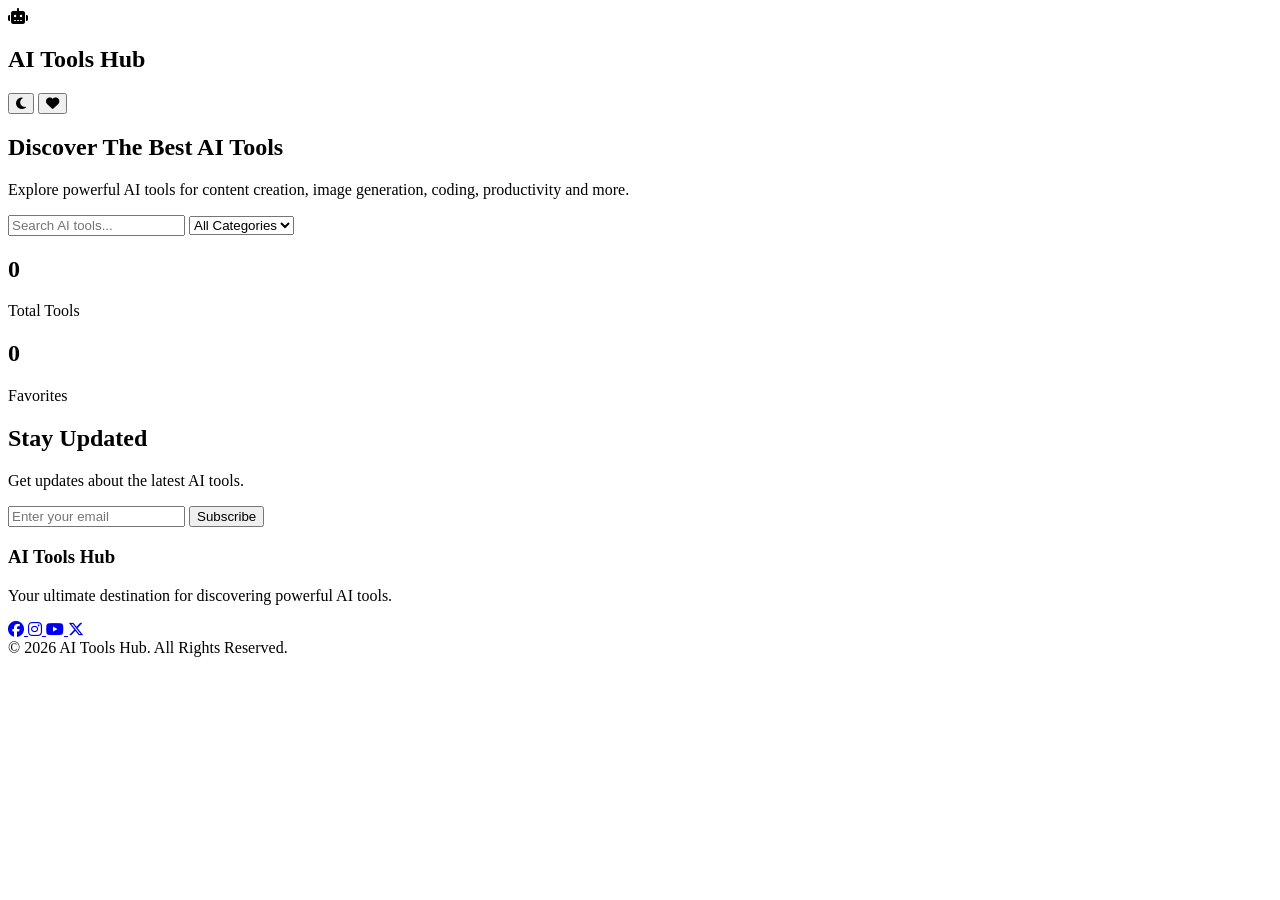
==== index.html @ c52c27ad "Add index.html" ====
<!DOCTYPE html>
<html lang="en">
<head>
    <meta charset="UTF-8">
    <meta name="viewport" content="width=device-width, initial-scale=1.0">

    <title>AI Tools Hub</title>

    <meta name="description" content="Discover the best AI tools for Chat, Image Generation, Video Creation, Productivity and more.">

    <link rel="stylesheet" href="style.css">

    <!-- Font Awesome -->
    <link rel="stylesheet"
        href="https://cdnjs.cloudflare.com/ajax/libs/font-awesome/6.5.1/css/all.min.css">

    <!-- Google Font -->
    <link href="https://fonts.googleapis.com/css2?family=Poppins:wght@300;400;500;600;700&display=swap"
        rel="stylesheet">
</head>

<body>

    <!-- Header -->
    <header class="header">

        <div class="logo">
            <i class="fa-solid fa-robot"></i>
            <h2>AI Tools Hub</h2>
        </div>

        <div class="header-actions">

            <button id="darkModeBtn" class="icon-btn">
                <i class="fa-solid fa-moon"></i>
            </button>

            <button id="favoritesBtn" class="icon-btn">
                <i class="fa-solid fa-heart"></i>
            </button>

        </div>

    </header>

    <!-- Hero Section -->
    <section class="hero">

        <h1>Discover The Best AI Tools</h1>

        <p>
            Explore powerful AI tools for content creation,
            image generation, coding, productivity and more.
        </p>

    </section>

    <!-- Search Area -->
    <section class="search-section">

        <input
            type="text"
            id="searchInput"
            placeholder="Search AI tools..."
        >

        <select id="categoryFilter">

            <option value="all">All Categories</option>

            <option value="Chat">Chat AI</option>

            <option value="Image">Image AI</option>

            <option value="Video">Video AI</option>

            <option value="Coding">Coding AI</option>

            <option value="Design">Design AI</option>

            <option value="Productivity">Productivity</option>

        </select>

    </section>

    <!-- Stats -->
    <section class="stats">

        <div class="stat-card">
            <h2 id="toolCount">0</h2>
            <p>Total Tools</p>
        </div>

        <div class="stat-card">
            <h2 id="favoriteCount">0</h2>
            <p>Favorites</p>
        </div>

    </section>

    <!-- Tools Grid -->
    <main>

        <section id="toolsContainer" class="tools-grid">

            <!-- JavaScript will generate cards here -->

        </section>

    </main>

    <!-- Newsletter -->
    <section class="newsletter">

        <h2>Stay Updated</h2>

        <p>
            Get updates about the latest AI tools.
        </p>

        <form>

            <input
                type="email"
                placeholder="Enter your email"
            >

            <button type="submit">
                Subscribe
            </button>

        </form>

    </section>

    <!-- Footer -->
    <footer>

        <div class="footer-content">

            <h3>AI Tools Hub</h3>

            <p>
                Your ultimate destination for discovering
                powerful AI tools.
            </p>

            <div class="social-links">

                <a href="#">
                    <i class="fab fa-facebook"></i>
                </a>

                <a href="#">
                    <i class="fab fa-instagram"></i>
                </a>

                <a href="#">
                    <i class="fab fa-youtube"></i>
                </a>

                <a href="#">
                    <i class="fab fa-x-twitter"></i>
                </a>

            </div>

        </div>

        <div class="copyright">
            © 2026 AI Tools Hub. All Rights Reserved.
        </div>

    </footer>

    <script src="script.js"></script>

</body>
</html>
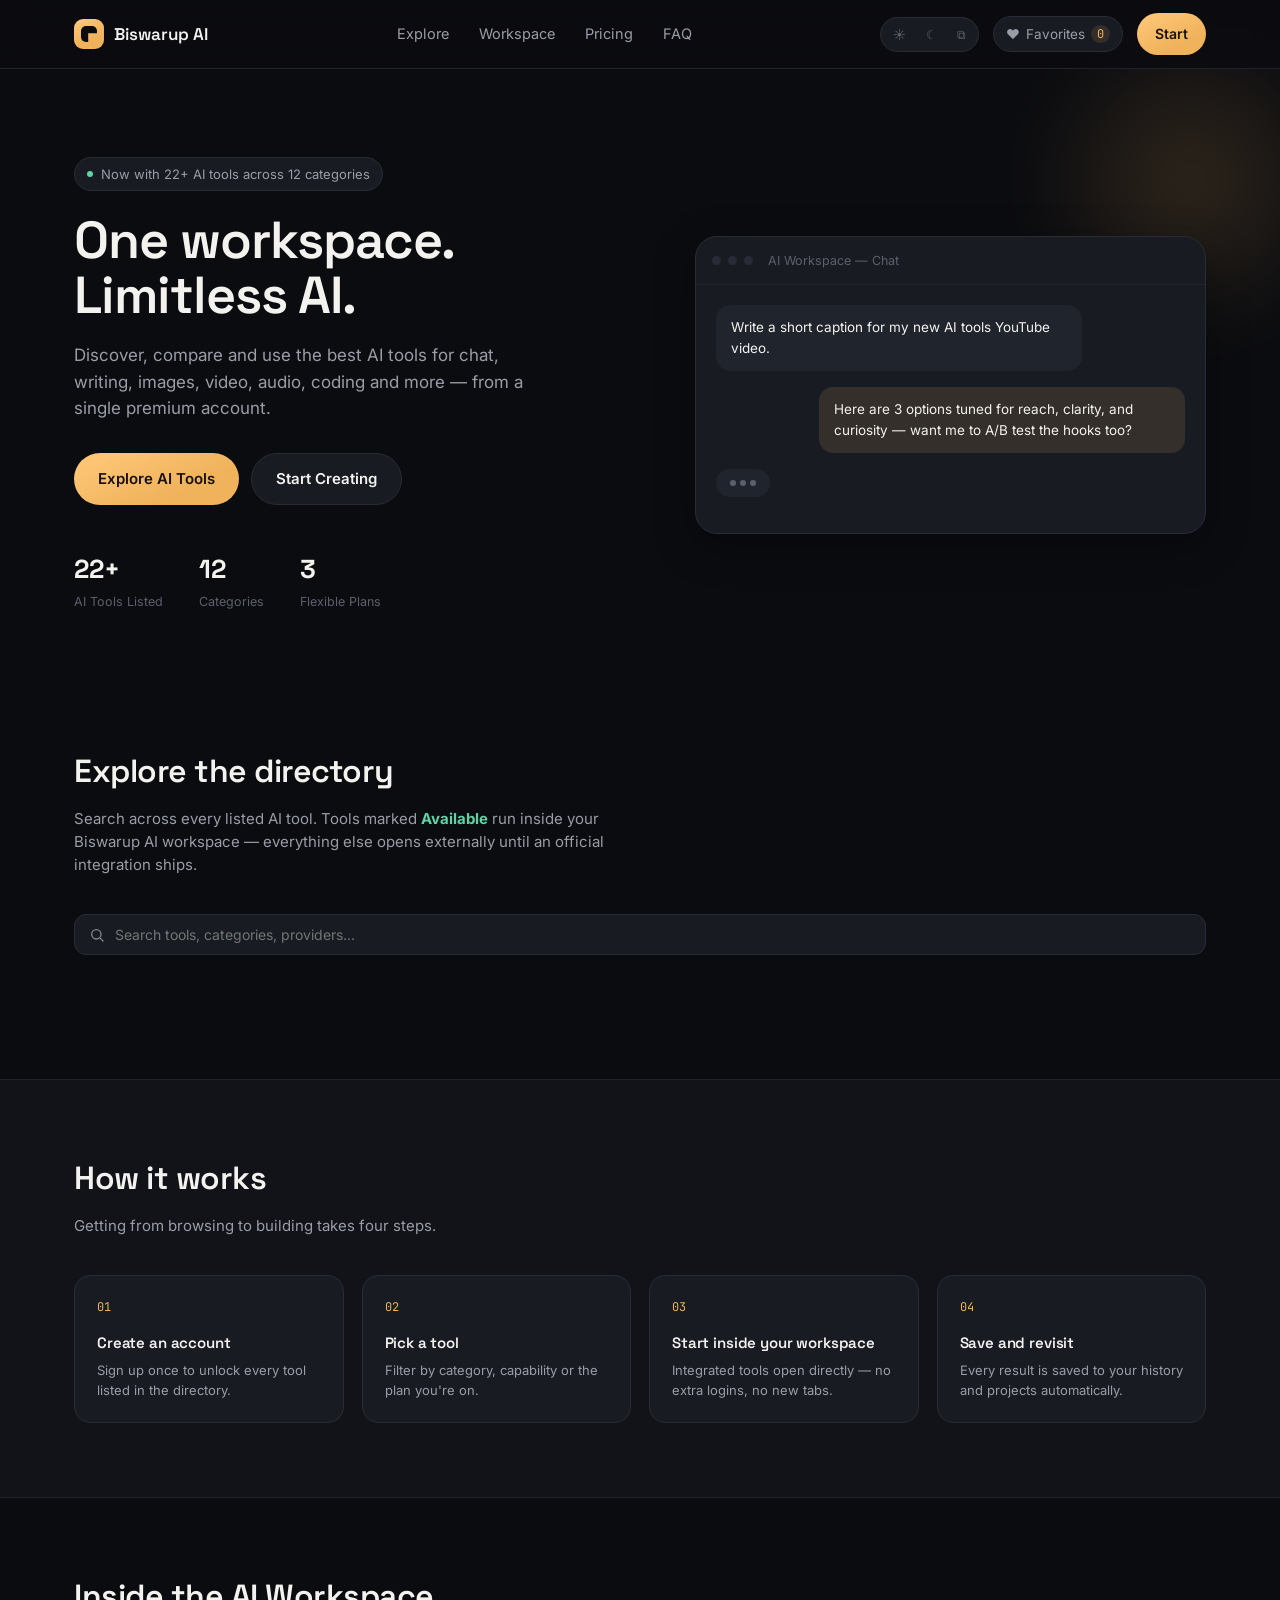
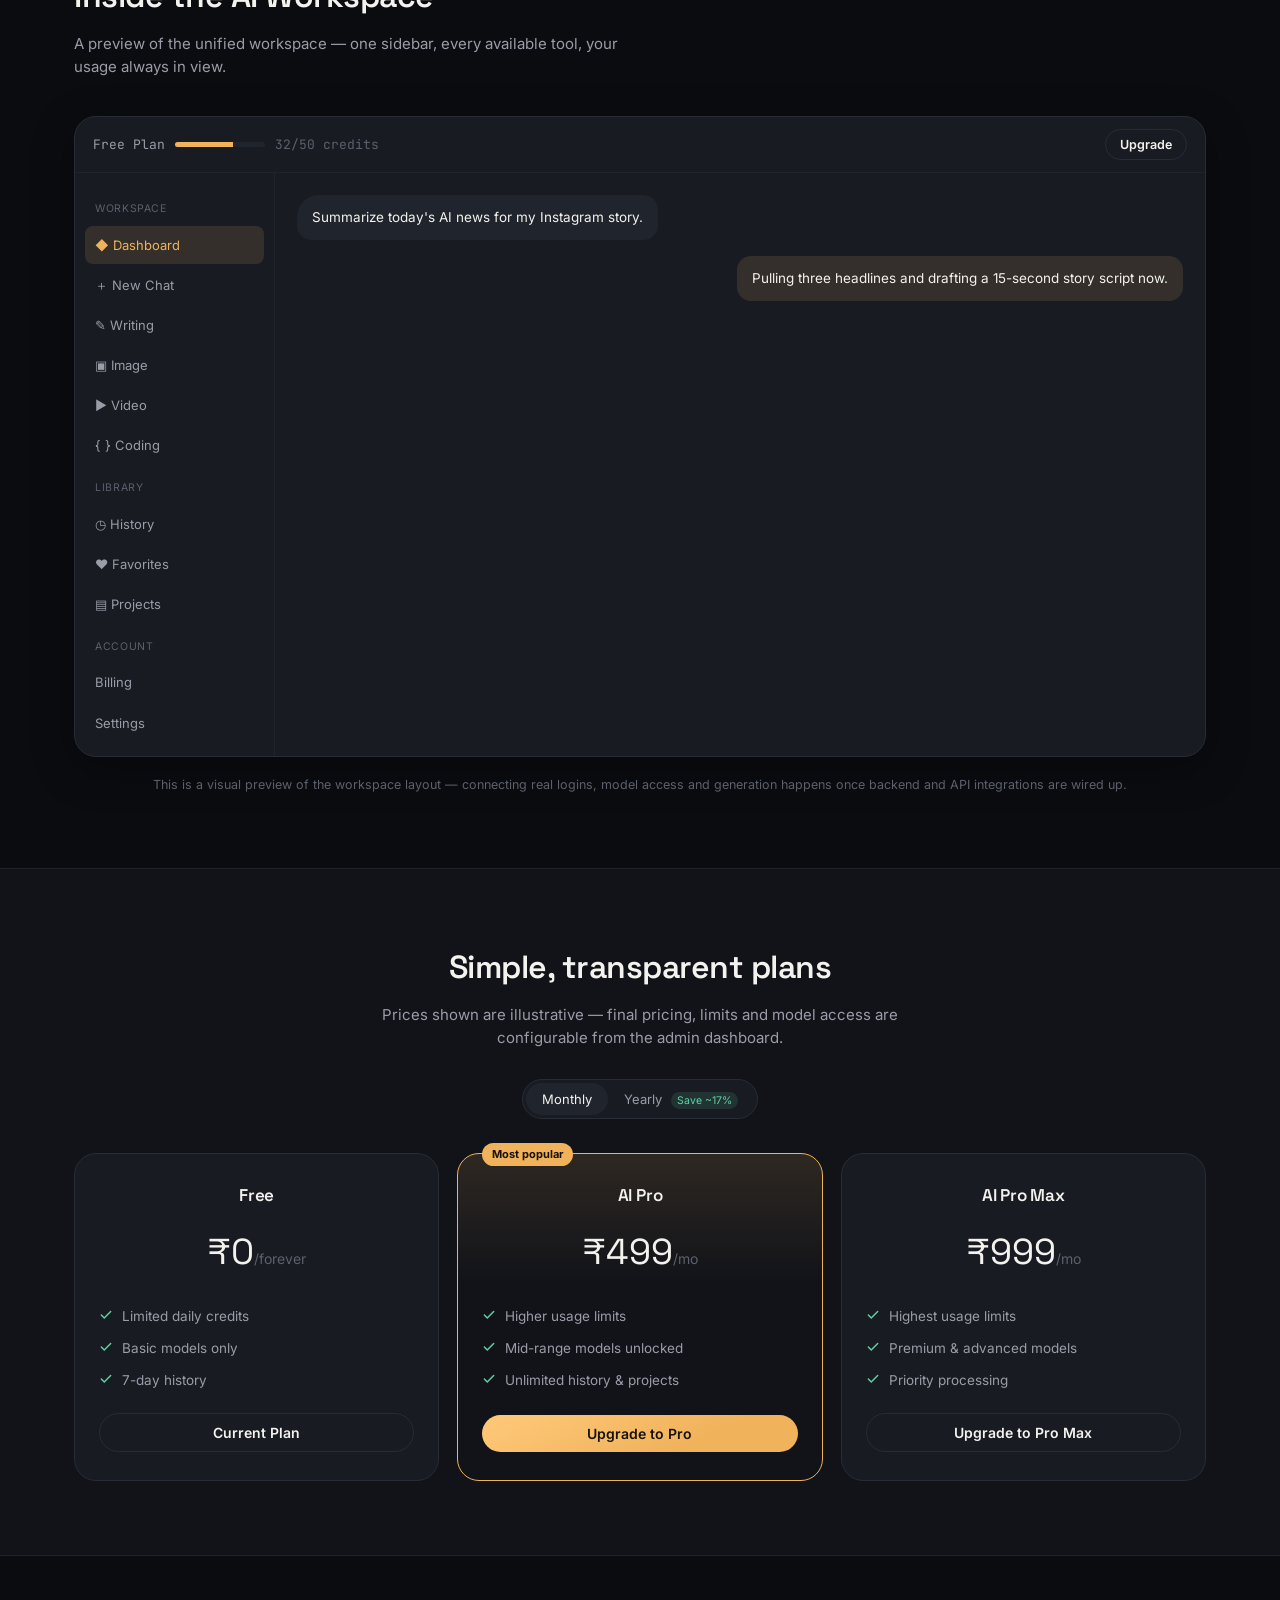
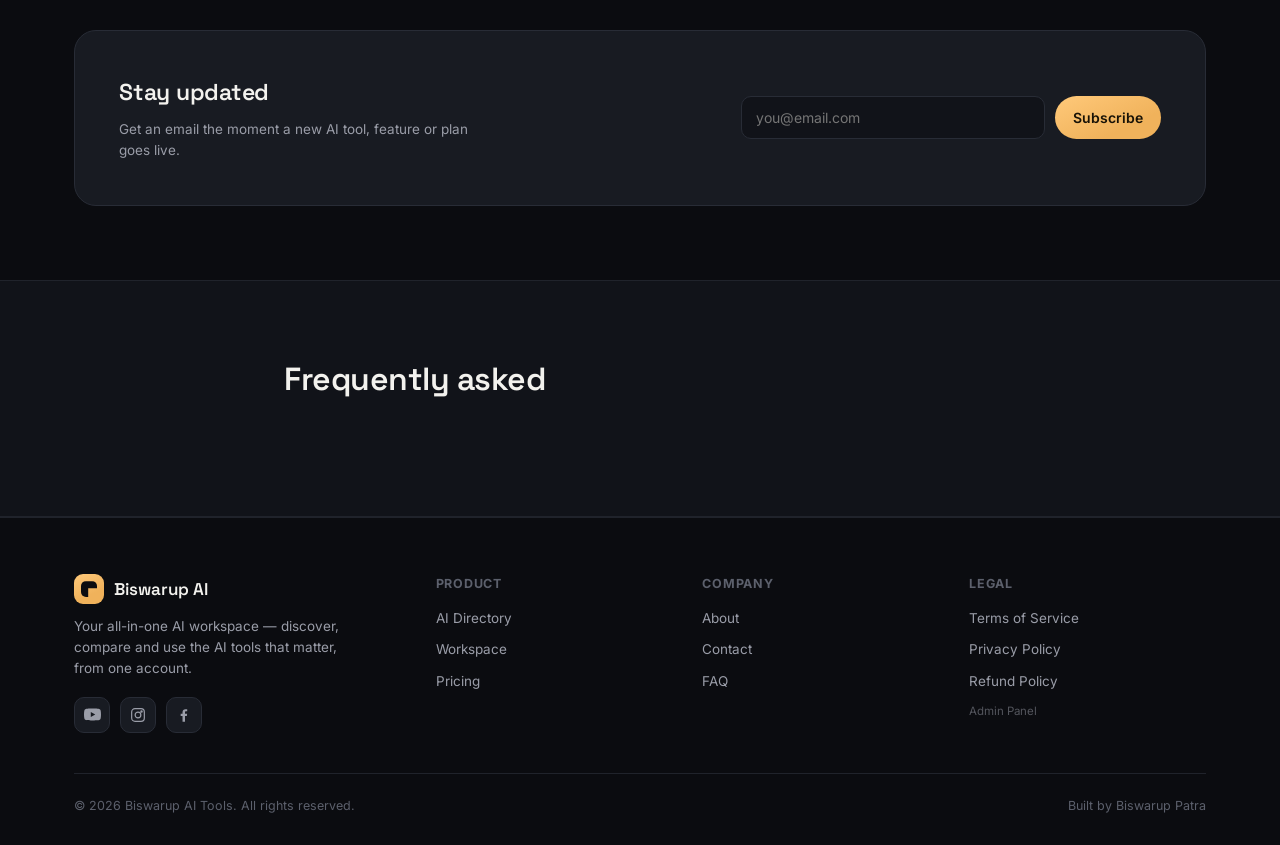
==== commit 23d601bd: "index.html" ====
--- a/index.html
+++ b/index.html
@@ -1,180 +1,781 @@
 <!DOCTYPE html>
-<html lang="en">
+<html lang="en" data-theme="dark">
 <head>
-    <meta charset="UTF-8">
-    <meta name="viewport" content="width=device-width, initial-scale=1.0">
-
-    <title>AI Tools Hub</title>
-
-    <meta name="description" content="Discover the best AI tools for Chat, Image Generation, Video Creation, Productivity and more.">
-
-    <link rel="stylesheet" href="style.css">
-
-    <!-- Font Awesome -->
-    <link rel="stylesheet"
-        href="https://cdnjs.cloudflare.com/ajax/libs/font-awesome/6.5.1/css/all.min.css">
-
-    <!-- Google Font -->
-    <link href="https://fonts.googleapis.com/css2?family=Poppins:wght@300;400;500;600;700&display=swap"
-        rel="stylesheet">
+<meta charset="UTF-8">
+<meta name="viewport" content="width=device-width, initial-scale=1.0">
+<title>Biswarup AI Tools — One Workspace. Limitless AI.</title>
+<meta name="description" content="Discover and use multiple AI tools from one premium workspace.">
+<link rel="preconnect" href="https://fonts.googleapis.com">
+<link href="https://fonts.googleapis.com/css2?family=Space+Grotesk:wght@500;600;700&family=Inter:wght@400;500;600;700&family=JetBrains+Mono:wght@500&display=swap" rel="stylesheet">
+<style>
+  :root{
+    --radius-s:10px; --radius-m:16px; --radius-l:22px;
+    --shadow-1: 0 1px 2px rgba(0,0,0,.4);
+    --shadow-2: 0 12px 40px rgba(0,0,0,.35);
+    --ease: cubic-bezier(.16,1,.3,1);
+  }
+  html[data-theme="dark"]{
+    --bg:#0B0C10; --bg-soft:#111319; --surface:#181B22; --surface-2:#20242D;
+    --border:#282C36; --border-soft:#20232B;
+    --text:#F3F2EE; --text-dim:#9A9DA8; --text-faint:#5C606C;
+    --accent:#F0B25B; --accent-strong:#FFC97A; --accent-soft:rgba(240,178,91,.13);
+    --good:#5FD3A5; --good-soft:rgba(95,211,165,.13);
+    --ext:#8B90A0; --ext-soft:rgba(139,144,160,.13);
+    --overlay: rgba(6,7,10,.72);
+  }
+  html[data-theme="light"]{
+    --bg:#F7F6F2; --bg-soft:#FFFFFF; --surface:#FFFFFF; --surface-2:#F1EFE8;
+    --border:#E4E1D6; --border-soft:#ECEAE0;
+    --text:#15161A; --text-dim:#5C5F68; --text-faint:#8B8E97;
+    --accent:#B9711A; --accent-strong:#96590F; --accent-soft:rgba(185,113,26,.10);
+    --good:#188A5E; --good-soft:rgba(24,138,94,.10);
+    --ext:#75798A; --ext-soft:rgba(117,121,138,.10);
+    --overlay: rgba(20,18,12,.45);
+  }
+  *{box-sizing:border-box; margin:0; padding:0;}
+  html{scroll-behavior:smooth;}
+  body{
+    background:var(--bg); color:var(--text);
+    font-family:'Inter',sans-serif; font-size:15.5px; line-height:1.55;
+    -webkit-font-smoothing:antialiased;
+    transition: background .25s var(--ease), color .25s var(--ease);
+    overflow-x:hidden;
+  }
+  h1,h2,h3,h4{ font-family:'Space Grotesk',sans-serif; font-weight:600; letter-spacing:-.01em; }
+  a{ color:inherit; text-decoration:none; }
+  img{ max-width:100%; display:block; }
+  button{ font-family:inherit; cursor:pointer; border:none; background:none; color:inherit; }
+  input{ font-family:inherit; }
+  ::selection{ background:var(--accent-soft); }
+  .mono{ font-family:'JetBrains Mono',monospace; }
+  .wrap{ max-width:1180px; margin:0 auto; padding:0 24px; }
+  @media (max-width:640px){ .wrap{ padding:0 18px; } }
+
+  /* ---------- NAV ---------- */
+  nav.top{
+    position:sticky; top:0; z-index:60;
+    background:color-mix(in srgb, var(--bg) 82%, transparent);
+    backdrop-filter:blur(14px); -webkit-backdrop-filter:blur(14px);
+    border-bottom:1px solid var(--border-soft);
+  }
+  .nav-inner{ display:flex; align-items:center; justify-content:space-between; height:68px; }
+  .brand{ display:flex; align-items:center; gap:10px; font-family:'Space Grotesk'; font-weight:600; font-size:17px; }
+  .brand-mark{ width:30px; height:30px; border-radius:9px; background:linear-gradient(155deg,var(--accent-strong),var(--accent) 65%); position:relative; flex:none; }
+  .brand-mark::after{ content:""; position:absolute; inset:7px; border-radius:5px; background:var(--bg); clip-path:polygon(0 0,100% 0,100% 45%,45% 45%,45% 100%,0 100%); }
+  .nav-links{ display:flex; align-items:center; gap:30px; font-size:14.5px; color:var(--text-dim); }
+  .nav-links a:hover{ color:var(--text); }
+  .nav-right{ display:flex; align-items:center; gap:14px; }
+  .theme-switch{ display:flex; align-items:center; background:var(--surface); border:1px solid var(--border); border-radius:99px; padding:3px; gap:2px; }
+  .theme-switch button{ padding:6px 9px; border-radius:99px; font-size:12px; color:var(--text-faint); display:flex; align-items:center; }
+  .theme-switch button.active{ background:var(--surface-2); color:var(--text); }
+  .fav-btn{ display:flex; align-items:center; gap:6px; padding:8px 12px; border-radius:99px; background:var(--surface); border:1px solid var(--border); font-size:13.5px; color:var(--text-dim); }
+  .fav-btn:hover{ color:var(--text); border-color:var(--text-faint); }
+  .fav-count{ font-family:'JetBrains Mono'; font-size:12px; background:var(--accent-soft); color:var(--accent); padding:1px 6px; border-radius:99px; }
+  .btn{ display:inline-flex; align-items:center; justify-content:center; gap:8px; padding:10px 18px; border-radius:99px; font-weight:600; font-size:14px; transition:transform .18s var(--ease), opacity .18s var(--ease); }
+  .btn:active{ transform:scale(.96); }
+  .btn-primary{ background:linear-gradient(155deg,var(--accent-strong),var(--accent) 70%); color:#181206; }
+  .btn-primary:hover{ opacity:.92; }
+  .btn-ghost{ background:var(--surface); border:1px solid var(--border); color:var(--text); }
+  .btn-ghost:hover{ border-color:var(--text-faint); }
+  .hamburger{ display:none; }
+
+  /* ---------- HERO ---------- */
+  .hero{ padding:88px 0 60px; position:relative; }
+  .hero-grid{ display:grid; grid-template-columns:1.05fr .95fr; gap:56px; align-items:center; }
+  .kicker{ display:inline-flex; align-items:center; gap:8px; font-size:13px; color:var(--text-dim); background:var(--surface); border:1px solid var(--border); padding:6px 12px; border-radius:99px; margin-bottom:22px; }
+  .kicker .dot{ width:6px; height:6px; border-radius:50%; background:var(--good); }
+  .hero h1{ font-size:52px; line-height:1.05; letter-spacing:-.02em; max-width:560px; }
+  .hero p.lead{ margin-top:20px; color:var(--text-dim); font-size:17px; max-width:480px; }
+  .hero-cta{ display:flex; gap:12px; margin-top:32px; flex-wrap:wrap; }
+  .btn-lg{ padding:13px 24px; font-size:15px; }
+  .hero-stats{ display:flex; gap:36px; margin-top:44px; }
+  .stat b{ font-family:'Space Grotesk'; font-size:26px; display:block; }
+  .stat span{ font-size:12.5px; color:var(--text-faint); }
+
+  .hero-visual{ position:relative; }
+  .panel{ background:var(--surface); border:1px solid var(--border); border-radius:var(--radius-l); box-shadow:var(--shadow-2); overflow:hidden; }
+  .panel-head{ display:flex; align-items:center; gap:7px; padding:14px 16px; border-bottom:1px solid var(--border-soft); }
+  .panel-head i{ width:9px; height:9px; border-radius:50%; background:var(--border); }
+  .panel-head span{ margin-left:8px; font-size:12.5px; color:var(--text-faint); }
+  .panel-body{ padding:20px; }
+  .chat-row{ display:flex; gap:10px; margin-bottom:16px; }
+  .chat-row.me{ justify-content:flex-end; }
+  .bubble{ max-width:78%; padding:11px 14px; border-radius:14px; font-size:13.5px; background:var(--surface-2); border:1px solid var(--border-soft); }
+  .chat-row.me .bubble{ background:var(--accent-soft); border-color:transparent; color:var(--text); }
+  .typing{ display:inline-flex; gap:4px; padding:11px 14px; border-radius:14px; background:var(--surface-2); }
+  .typing i{ width:6px; height:6px; border-radius:50%; background:var(--text-faint); animation:blink 1.2s infinite ease-in-out; }
+  .typing i:nth-child(2){ animation-delay:.2s; } .typing i:nth-child(3){ animation-delay:.4s; }
+  @keyframes blink{ 0%,80%,100%{ opacity:.25 } 40%{ opacity:1 } }
+  .glow{ position:absolute; width:340px; height:340px; background:radial-gradient(circle, var(--accent) 0%, transparent 70%); opacity:.16; filter:blur(30px); top:-60px; right:-80px; z-index:-1; }
+
+  /* ---------- SECTION SHARED ---------- */
+  section{ padding:74px 0; }
+  .section-head{ margin-bottom:38px; max-width:560px; }
+  .section-head h2{ font-size:32px; letter-spacing:-.015em; }
+  .section-head p{ color:var(--text-dim); margin-top:10px; font-size:15px; }
+  .section-alt{ background:var(--bg-soft); border-top:1px solid var(--border-soft); border-bottom:1px solid var(--border-soft); }
+
+  /* ---------- DIRECTORY ---------- */
+  .dir-controls{ display:flex; gap:14px; margin-bottom:26px; flex-wrap:wrap; align-items:center; }
+  .search{ flex:1; min-width:220px; display:flex; align-items:center; gap:10px; background:var(--surface); border:1px solid var(--border); border-radius:12px; padding:11px 14px; }
+  .search input{ background:none; border:none; outline:none; color:var(--text); font-size:14px; width:100%; }
+  .search svg{ flex:none; opacity:.5; }
+  .chips{ display:flex; gap:8px; flex-wrap:wrap; }
+  .chip{ padding:8px 14px; border-radius:99px; border:1px solid var(--border); font-size:13px; color:var(--text-dim); background:var(--surface); white-space:nowrap; }
+  .chip.active{ background:var(--accent-soft); border-color:transparent; color:var(--accent); }
+
+  .tool-grid{ display:grid; grid-template-columns:repeat(auto-fill,minmax(258px,1fr)); gap:16px; }
+  .card{ background:var(--surface); border:1px solid var(--border); border-radius:var(--radius-m); padding:18px; display:flex; flex-direction:column; gap:12px; transition:border-color .2s var(--ease), transform .2s var(--ease); }
+  .card:hover{ border-color:var(--text-faint); }
+  .card-top{ display:flex; align-items:flex-start; justify-content:space-between; }
+  .tool-icon{ width:42px; height:42px; border-radius:11px; display:flex; align-items:center; justify-content:center; font-family:'Space Grotesk'; font-weight:600; font-size:15px; background:var(--surface-2); border:1px solid var(--border-soft); }
+  .heart{ width:32px; height:32px; border-radius:9px; display:flex; align-items:center; justify-content:center; color:var(--text-faint); }
+  .heart:hover{ background:var(--surface-2); color:var(--text); }
+  .heart.active{ color:var(--accent); }
+  .card h4{ font-size:15.5px; }
+  .card .desc{ font-size:13px; color:var(--text-dim); flex:1; }
+  .card-meta{ display:flex; align-items:center; justify-content:space-between; gap:8px; }
+  .badge{ font-size:11px; padding:4px 9px; border-radius:99px; font-family:'JetBrains Mono'; letter-spacing:.01em; }
+  .badge.available{ background:var(--good-soft); color:var(--good); }
+  .badge.beta{ background:var(--accent-soft); color:var(--accent); }
+  .badge.external{ background:var(--ext-soft); color:var(--ext); }
+  .cat-tag{ font-size:11.5px; color:var(--text-faint); }
+  .card-cta{ width:100%; padding:9px; border-radius:9px; font-size:13px; font-weight:600; text-align:center; }
+  .card-cta.start{ background:linear-gradient(155deg,var(--accent-strong),var(--accent) 70%); color:#181206; }
+  .card-cta.ext{ background:var(--surface-2); border:1px solid var(--border); color:var(--text-dim); }
+  .empty-state{ text-align:center; padding:60px 20px; color:var(--text-faint); font-size:14px; }
+
+  /* ---------- HOW IT WORKS ---------- */
+  .steps{ display:grid; grid-template-columns:repeat(4,1fr); gap:18px; }
+  .step{ background:var(--surface); border:1px solid var(--border); border-radius:var(--radius-m); padding:22px; }
+  .step .n{ font-family:'JetBrains Mono'; font-size:12px; color:var(--accent); margin-bottom:14px; }
+  .step h4{ font-size:15px; margin-bottom:6px; }
+  .step p{ font-size:13px; color:var(--text-dim); }
+
+  /* ---------- WORKSPACE PREVIEW ---------- */
+  .ws{ background:var(--surface); border:1px solid var(--border); border-radius:var(--radius-l); overflow:hidden; box-shadow:var(--shadow-2); }
+  .ws-top{ display:flex; align-items:center; justify-content:space-between; padding:12px 18px; border-bottom:1px solid var(--border-soft); }
+  .ws-plan{ display:flex; align-items:center; gap:10px; font-size:13px; color:var(--text-dim); }
+  .credit-bar{ width:90px; height:5px; border-radius:99px; background:var(--surface-2); overflow:hidden; }
+  .credit-bar i{ display:block; height:100%; width:64%; background:var(--accent); }
+  .ws-body{ display:grid; grid-template-columns:200px 1fr; min-height:340px; }
+  .ws-side{ border-right:1px solid var(--border-soft); padding:14px 10px; display:flex; flex-direction:column; gap:2px; }
+  .ws-side a{ display:flex; align-items:center; gap:10px; padding:9px 10px; border-radius:8px; font-size:13px; color:var(--text-dim); }
+  .ws-side a.active{ background:var(--accent-soft); color:var(--accent); }
+  .ws-side a:hover{ color:var(--text); }
+  .ws-side .grp{ font-size:10.5px; text-transform:uppercase; letter-spacing:.06em; color:var(--text-faint); margin:14px 10px 6px; }
+  .ws-main{ padding:22px; }
+  .ws-note{ margin-top:18px; font-size:12.5px; color:var(--text-faint); text-align:center; }
+
+  /* ---------- PRICING ---------- */
+  .price-toggle{ display:inline-flex; background:var(--surface); border:1px solid var(--border); border-radius:99px; padding:3px; margin-bottom:34px; }
+  .price-toggle button{ padding:8px 16px; border-radius:99px; font-size:13px; color:var(--text-dim); }
+  .price-toggle button.active{ background:var(--surface-2); color:var(--text); }
+  .save-tag{ font-size:10.5px; background:var(--good-soft); color:var(--good); padding:2px 6px; border-radius:99px; margin-left:5px; }
+  .plans{ display:grid; grid-template-columns:repeat(3,1fr); gap:18px; }
+  .plan{ background:var(--surface); border:1px solid var(--border); border-radius:var(--radius-l); padding:28px 24px; display:flex; flex-direction:column; }
+  .plan.feat{ border-color:var(--accent); position:relative; background:linear-gradient(180deg, var(--accent-soft), transparent 40%); }
+  .plan.feat::before{ content:"Most popular"; position:absolute; top:-11px; left:24px; background:var(--accent); color:#181206; font-size:11px; font-weight:700; padding:3px 10px; border-radius:99px; }
+  .plan h3{ font-size:17px; }
+  .plan .price{ font-family:'Space Grotesk'; font-size:36px; margin:16px 0 4px; }
+  .plan .price span{ font-size:14px; color:var(--text-faint); font-family:'Inter'; }
+  .plan ul{ list-style:none; margin:22px 0; display:flex; flex-direction:column; gap:11px; flex:1; }
+  .plan li{ font-size:13.5px; color:var(--text-dim); display:flex; gap:9px; align-items:flex-start; }
+  .plan li svg{ flex:none; margin-top:2px; color:var(--good); }
+  .plan-note{ font-size:11px; color:var(--text-faint); margin-top:20px; text-align:center; }
+
+  /* ---------- NEWSLETTER ---------- */
+  .news{ background:var(--surface); border:1px solid var(--border); border-radius:var(--radius-l); padding:44px; display:flex; align-items:center; justify-content:space-between; gap:30px; flex-wrap:wrap; }
+  .news h3{ font-size:23px; max-width:360px; }
+  .news p{ color:var(--text-dim); font-size:13.5px; margin-top:8px; max-width:360px; }
+  .news-form{ display:flex; gap:10px; flex:1; min-width:280px; max-width:420px; }
+  .news-form input{ flex:1; background:var(--bg-soft); border:1px solid var(--border); border-radius:10px; padding:12px 14px; color:var(--text); outline:none; font-size:14px; }
+  .news-form input:focus{ border-color:var(--accent); }
+
+  /* ---------- FAQ ---------- */
+  .faq-item{ border-bottom:1px solid var(--border-soft); padding:18px 0; }
+  .faq-q{ display:flex; align-items:center; justify-content:space-between; font-weight:600; font-size:14.5px; }
+  .faq-q svg{ transition:transform .2s var(--ease); flex:none; }
+  .faq-item.open .faq-q svg{ transform:rotate(45deg); }
+  .faq-a{ max-height:0; overflow:hidden; transition:max-height .25s var(--ease); }
+  .faq-a p{ padding-top:12px; color:var(--text-dim); font-size:13.5px; max-width:640px; }
+  .faq-item.open .faq-a{ max-height:200px; }
+
+  /* ---------- FOOTER ---------- */
+  footer{ padding:56px 0 30px; border-top:1px solid var(--border-soft); }
+  .foot-top{ display:grid; grid-template-columns:1.4fr 1fr 1fr 1fr; gap:30px; margin-bottom:40px; }
+  .foot-brand p{ color:var(--text-dim); font-size:13.5px; margin-top:12px; max-width:280px; }
+  .socials{ display:flex; gap:10px; margin-top:18px; }
+  .social{ width:36px; height:36px; border-radius:10px; background:var(--surface); border:1px solid var(--border); display:flex; align-items:center; justify-content:center; color:var(--text-dim); }
+  .social:hover{ color:var(--accent); border-color:var(--accent); }
+  .foot-col h5{ font-size:12.5px; color:var(--text-faint); text-transform:uppercase; letter-spacing:.06em; margin-bottom:14px; }
+  .foot-col a{ display:block; font-size:13.5px; color:var(--text-dim); margin-bottom:11px; }
+  .foot-col a:hover{ color:var(--text); }
+  .foot-bottom{ display:flex; justify-content:space-between; align-items:center; font-size:12.5px; color:var(--text-faint); border-top:1px solid var(--border-soft); padding-top:22px; flex-wrap:wrap; gap:10px; }
+
+  /* ---------- DRAWER (favorites) ---------- */
+  .drawer-overlay{ position:fixed; inset:0; background:var(--overlay); z-index:90; opacity:0; pointer-events:none; transition:opacity .25s var(--ease); }
+  .drawer-overlay.show{ opacity:1; pointer-events:auto; }
+  .drawer{ position:fixed; top:0; right:0; height:100%; width:380px; max-width:90vw; background:var(--bg-soft); border-left:1px solid var(--border); z-index:91; transform:translateX(100%); transition:transform .3s var(--ease); display:flex; flex-direction:column; }
+  .drawer.show{ transform:translateX(0); }
+  .drawer-head{ display:flex; align-items:center; justify-content:space-between; padding:20px; border-bottom:1px solid var(--border-soft); }
+  .drawer-head h3{ font-size:17px; }
+  .drawer-close{ width:32px; height:32px; border-radius:9px; display:flex; align-items:center; justify-content:center; background:var(--surface); border:1px solid var(--border); }
+  .drawer-body{ padding:16px 20px; overflow-y:auto; flex:1; display:flex; flex-direction:column; gap:12px; }
+  .fav-row{ display:flex; align-items:center; gap:12px; padding:12px; background:var(--surface); border:1px solid var(--border); border-radius:12px; }
+  .fav-row .tool-icon{ width:36px; height:36px; font-size:13px; }
+  .fav-row .fi{ flex:1; }
+  .fav-row .fi h4{ font-size:13.5px; }
+  .fav-row .fi span{ font-size:11.5px; color:var(--text-faint); }
+  .fav-row button{ color:var(--text-faint); }
+  .fav-row button:hover{ color:var(--accent); }
+
+  /* ---------- MODAL (UPI) ---------- */
+  .modal-overlay{ position:fixed; inset:0; background:var(--overlay); z-index:95; display:flex; align-items:center; justify-content:center; padding:20px; opacity:0; pointer-events:none; transition:opacity .22s var(--ease); }
+  .modal-overlay.show{ opacity:1; pointer-events:auto; }
+  .modal{ background:var(--bg-soft); border:1px solid var(--border); border-radius:var(--radius-l); width:400px; max-width:100%; max-height:90vh; overflow-y:auto; transform:translateY(14px) scale(.97); transition:transform .25s var(--ease); }
+  .modal-overlay.show .modal{ transform:translateY(0) scale(1); }
+  .modal-head{ display:flex; align-items:center; justify-content:space-between; padding:18px 20px; border-bottom:1px solid var(--border-soft); }
+  .modal-head h3{ font-size:16px; }
+  .modal-body{ padding:22px; text-align:center; }
+  .qr-box{ background:#fff; border-radius:16px; padding:16px; display:inline-block; }
+  .qr-box img{ width:170px; height:170px; border-radius:6px; }
+  .pay-amount{ font-family:'Space Grotesk'; font-size:30px; margin:16px 0 2px; }
+  .pay-plan{ font-size:12.5px; color:var(--text-faint); margin-bottom:18px; }
+  .pay-steps{ text-align:left; font-size:13px; color:var(--text-dim); background:var(--surface); border:1px solid var(--border); border-radius:12px; padding:14px 16px; margin-bottom:18px; }
+  .pay-steps li{ margin-bottom:6px; margin-left:16px; }
+  .txn-input{ width:100%; background:var(--surface); border:1px solid var(--border); border-radius:10px; padding:12px 14px; color:var(--text); outline:none; font-size:14px; margin-bottom:14px; }
+  .txn-input:focus{ border-color:var(--accent); }
+  .pay-disclaimer{ font-size:11px; color:var(--text-faint); margin-top:14px; line-height:1.5; }
+
+  /* ---------- TOAST ---------- */
+  .toast{ position:fixed; bottom:24px; left:50%; transform:translateX(-50%) translateY(20px); background:var(--surface); border:1px solid var(--border); box-shadow:var(--shadow-2); padding:13px 20px; border-radius:12px; font-size:13.5px; z-index:99; opacity:0; pointer-events:none; transition:all .25s var(--ease); display:flex; align-items:center; gap:10px; }
+  .toast.show{ opacity:1; transform:translateX(-50%) translateY(0); }
+  .toast .dot2{ width:7px; height:7px; border-radius:50%; background:var(--good); flex:none; }
+
+  /* ---------- RESPONSIVE ---------- */
+  @media (max-width:900px){
+    .hero-grid{ grid-template-columns:1fr; }
+    .hero-visual{ order:-1; }
+    .hero h1{ font-size:38px; max-width:100%; }
+    .hero p.lead{ max-width:100%; }
+    .steps{ grid-template-columns:repeat(2,1fr); }
+    .plans{ grid-template-columns:1fr; }
+    .foot-top{ grid-template-columns:1fr 1fr; }
+    .ws-body{ grid-template-columns:150px 1fr; }
+  }
+  @media (max-width:640px){
+    .nav-links{ display:none; }
+    .hamburger{ display:flex; width:36px; height:36px; align-items:center; justify-content:center; border-radius:9px; background:var(--surface); border:1px solid var(--border); }
+    .theme-switch span.lbl{ display:none; }
+    section{ padding:52px 0; }
+    .hero{ padding:36px 0 40px; }
+    .hero h1{ font-size:30px; }
+    .hero-stats{ gap:24px; }
+    .steps{ grid-template-columns:1fr; }
+    .foot-top{ grid-template-columns:1fr; gap:28px; }
+    .news{ padding:28px; flex-direction:column; align-items:flex-start; }
+    .news-form{ max-width:100%; }
+    .ws-body{ grid-template-columns:1fr; }
+    .ws-side{ display:none; }
+    .drawer{ width:100%; max-width:100%; }
+    .btn-lg{ width:100%; }
+    .hero-cta{ flex-direction:column; }
+    .hero-cta .btn{ width:100%; }
+  }
+</style>
 </head>
-
 <body>
 
-    <!-- Header -->
-    <header class="header">
-
-        <div class="logo">
-            <i class="fa-solid fa-robot"></i>
-            <h2>AI Tools Hub</h2>
+<nav class="top">
+  <div class="wrap nav-inner">
+    <div class="brand"><div class="brand-mark"></div>Biswarup AI</div>
+    <div class="nav-links">
+      <a href="#directory">Explore</a>
+      <a href="#workspace">Workspace</a>
+      <a href="#pricing">Pricing</a>
+      <a href="#faq">FAQ</a>
+    </div>
+    <div class="nav-right">
+      <div class="theme-switch" id="themeSwitch">
+        <button data-mode="light" title="Light">☀</button>
+        <button data-mode="dark" title="Dark">☾</button>
+        <button data-mode="system" title="System">⧉</button>
+      </div>
+      <button class="fav-btn" id="favBtn">♥ <span class="lbl">Favorites</span> <span class="fav-count mono" id="favCount">0</span></button>
+      <a href="auth.html" class="btn btn-primary" id="startBtn">Start</a>
+      <button class="hamburger">☰</button>
+    </div>
+  </div>
+</nav>
+
+<header class="hero">
+  <div class="glow"></div>
+  <div class="wrap hero-grid">
+    <div>
+      <div class="kicker"><span class="dot"></span>Now with 22+ AI tools across 12 categories</div>
+      <h1>One workspace.<br>Limitless AI.</h1>
+      <p class="lead">Discover, compare and use the best AI tools for chat, writing, images, video, audio, coding and more — from a single premium account.</p>
+      <div class="hero-cta">
+        <a href="#directory" class="btn btn-primary btn-lg">Explore AI Tools</a>
+        <a href="auth.html" class="btn btn-ghost btn-lg" id="startCreating">Start Creating</a>
+      </div>
+      <div class="hero-stats">
+        <div class="stat"><b class="mono">22+</b><span>AI Tools Listed</span></div>
+        <div class="stat"><b class="mono">12</b><span>Categories</span></div>
+        <div class="stat"><b class="mono">3</b><span>Flexible Plans</span></div>
+      </div>
+    </div>
+    <div class="hero-visual">
+      <div class="panel">
+        <div class="panel-head"><i></i><i></i><i></i><span>AI Workspace — Chat</span></div>
+        <div class="panel-body">
+          <div class="chat-row"><div class="bubble">Write a short caption for my new AI tools YouTube video.</div></div>
+          <div class="chat-row me"><div class="bubble">Here are 3 options tuned for reach, clarity, and curiosity — want me to A/B test the hooks too?</div></div>
+          <div class="chat-row"><div class="typing"><i></i><i></i><i></i></div></div>
         </div>
-
-        <div class="header-actions">
-
-            <button id="darkModeBtn" class="icon-btn">
-                <i class="fa-solid fa-moon"></i>
-            </button>
-
-            <button id="favoritesBtn" class="icon-btn">
-                <i class="fa-solid fa-heart"></i>
-            </button>
-
+      </div>
+    </div>
+  </div>
+</header>
+
+<section id="directory">
+  <div class="wrap">
+    <div class="section-head">
+      <h2>Explore the directory</h2>
+      <p>Search across every listed AI tool. Tools marked <b style="color:var(--good)">Available</b> run inside your Biswarup AI workspace — everything else opens externally until an official integration ships.</p>
+    </div>
+    <div class="dir-controls">
+      <div class="search">
+        <svg width="16" height="16" viewBox="0 0 24 24" fill="none"><circle cx="11" cy="11" r="7" stroke="currentColor" stroke-width="2"/><path d="M21 21l-4.3-4.3" stroke="currentColor" stroke-width="2" stroke-linecap="round"/></svg>
+        <input id="searchInput" placeholder="Search tools, categories, providers...">
+      </div>
+    </div>
+    <div class="chips" id="chipRow"></div>
+    <br>
+    <div class="tool-grid" id="toolGrid"></div>
+  </div>
+</section>
+
+<section class="section-alt">
+  <div class="wrap">
+    <div class="section-head">
+      <h2>How it works</h2>
+      <p>Getting from browsing to building takes four steps.</p>
+    </div>
+    <div class="steps">
+      <div class="step"><div class="n mono">01</div><h4>Create an account</h4><p>Sign up once to unlock every tool listed in the directory.</p></div>
+      <div class="step"><div class="n mono">02</div><h4>Pick a tool</h4><p>Filter by category, capability or the plan you're on.</p></div>
+      <div class="step"><div class="n mono">03</div><h4>Start inside your workspace</h4><p>Integrated tools open directly — no extra logins, no new tabs.</p></div>
+      <div class="step"><div class="n mono">04</div><h4>Save and revisit</h4><p>Every result is saved to your history and projects automatically.</p></div>
+    </div>
+  </div>
+</section>
+
+<section id="workspace">
+  <div class="wrap">
+    <div class="section-head">
+      <h2>Inside the AI Workspace</h2>
+      <p>A preview of the unified workspace — one sidebar, every available tool, your usage always in view.</p>
+    </div>
+    <div class="ws">
+      <div class="ws-top">
+        <div class="ws-plan"><span class="mono">Free Plan</span><div class="credit-bar"><i></i></div><span class="mono" style="color:var(--text-faint)">32/50 credits</span></div>
+        <button class="btn btn-ghost" style="padding:7px 14px;font-size:12.5px;" id="wsUpgrade">Upgrade</button>
+      </div>
+      <div class="ws-body">
+        <div class="ws-side">
+          <div class="grp">Workspace</div>
+          <a class="active">◆ Dashboard</a>
+          <a>＋ New Chat</a>
+          <a>✎ Writing</a>
+          <a>▣ Image</a>
+          <a>▶ Video</a>
+          <a>{ } Coding</a>
+          <div class="grp">Library</div>
+          <a>◷ History</a>
+          <a>♥ Favorites</a>
+          <a>▤ Projects</a>
+          <div class="grp">Account</div>
+          <a>Billing</a>
+          <a>Settings</a>
         </div>
-
-    </header>
-
-    <!-- Hero Section -->
-    <section class="hero">
-
-        <h1>Discover The Best AI Tools</h1>
-
-        <p>
-            Explore powerful AI tools for content creation,
-            image generation, coding, productivity and more.
-        </p>
-
-    </section>
-
-    <!-- Search Area -->
-    <section class="search-section">
-
-        <input
-            type="text"
-            id="searchInput"
-            placeholder="Search AI tools..."
-        >
-
-        <select id="categoryFilter">
-
-            <option value="all">All Categories</option>
-
-            <option value="Chat">Chat AI</option>
-
-            <option value="Image">Image AI</option>
-
-            <option value="Video">Video AI</option>
-
-            <option value="Coding">Coding AI</option>
-
-            <option value="Design">Design AI</option>
-
-            <option value="Productivity">Productivity</option>
-
-        </select>
-
-    </section>
-
-    <!-- Stats -->
-    <section class="stats">
-
-        <div class="stat-card">
-            <h2 id="toolCount">0</h2>
-            <p>Total Tools</p>
+        <div class="ws-main">
+          <div class="panel" style="border:none;box-shadow:none;">
+            <div class="panel-body" style="padding:0;">
+              <div class="chat-row"><div class="bubble">Summarize today's AI news for my Instagram story.</div></div>
+              <div class="chat-row me"><div class="bubble">Pulling three headlines and drafting a 15-second story script now.</div></div>
+            </div>
+          </div>
         </div>
-
-        <div class="stat-card">
-            <h2 id="favoriteCount">0</h2>
-            <p>Favorites</p>
+      </div>
+    </div>
+    <p class="ws-note">This is a visual preview of the workspace layout — connecting real logins, model access and generation happens once backend and API integrations are wired up.</p>
+  </div>
+</section>
+
+<section id="pricing" class="section-alt">
+  <div class="wrap" style="text-align:center;">
+    <div class="section-head" style="margin:0 auto 30px;">
+      <h2>Simple, transparent plans</h2>
+      <p>Prices shown are illustrative — final pricing, limits and model access are configurable from the admin dashboard.</p>
+    </div>
+    <div class="price-toggle" id="priceToggle">
+      <button class="active" data-cycle="monthly">Monthly</button>
+      <button data-cycle="yearly">Yearly <span class="save-tag">Save ~17%</span></button>
+    </div>
+    <div class="plans">
+      <div class="plan">
+        <h3>Free</h3>
+        <div class="price">₹0<span>/forever</span></div>
+        <ul>
+          <li><svg width="14" height="14" viewBox="0 0 24 24" fill="none"><path d="M20 6L9 17l-5-5" stroke="currentColor" stroke-width="2.5" stroke-linecap="round"/></svg>Limited daily credits</li>
+          <li><svg width="14" height="14" viewBox="0 0 24 24" fill="none"><path d="M20 6L9 17l-5-5" stroke="currentColor" stroke-width="2.5" stroke-linecap="round"/></svg>Basic models only</li>
+          <li><svg width="14" height="14" viewBox="0 0 24 24" fill="none"><path d="M20 6L9 17l-5-5" stroke="currentColor" stroke-width="2.5" stroke-linecap="round"/></svg>7-day history</li>
+        </ul>
+        <button class="btn btn-ghost">Current Plan</button>
+      </div>
+      <div class="plan feat">
+        <h3>AI Pro</h3>
+        <div class="price" data-monthly="499" data-yearly="4999">₹499<span>/mo</span></div>
+        <ul>
+          <li><svg width="14" height="14" viewBox="0 0 24 24" fill="none"><path d="M20 6L9 17l-5-5" stroke="currentColor" stroke-width="2.5" stroke-linecap="round"/></svg>Higher usage limits</li>
+          <li><svg width="14" height="14" viewBox="0 0 24 24" fill="none"><path d="M20 6L9 17l-5-5" stroke="currentColor" stroke-width="2.5" stroke-linecap="round"/></svg>Mid-range models unlocked</li>
+          <li><svg width="14" height="14" viewBox="0 0 24 24" fill="none"><path d="M20 6L9 17l-5-5" stroke="currentColor" stroke-width="2.5" stroke-linecap="round"/></svg>Unlimited history & projects</li>
+        </ul>
+        <button class="btn btn-primary upgrade-btn" data-plan="AI Pro">Upgrade to Pro</button>
+      </div>
+      <div class="plan">
+        <h3>AI Pro Max</h3>
+        <div class="price" data-monthly="999" data-yearly="9999">₹999<span>/mo</span></div>
+        <ul>
+          <li><svg width="14" height="14" viewBox="0 0 24 24" fill="none"><path d="M20 6L9 17l-5-5" stroke="currentColor" stroke-width="2.5" stroke-linecap="round"/></svg>Highest usage limits</li>
+          <li><svg width="14" height="14" viewBox="0 0 24 24" fill="none"><path d="M20 6L9 17l-5-5" stroke="currentColor" stroke-width="2.5" stroke-linecap="round"/></svg>Premium & advanced models</li>
+          <li><svg width="14" height="14" viewBox="0 0 24 24" fill="none"><path d="M20 6L9 17l-5-5" stroke="currentColor" stroke-width="2.5" stroke-linecap="round"/></svg>Priority processing</li>
+        </ul>
+        <button class="btn btn-ghost upgrade-btn" data-plan="AI Pro Max">Upgrade to Pro Max</button>
+      </div>
+    </div>
+  </div>
+</section>
+
+<section>
+  <div class="wrap">
+    <div class="news">
+      <div>
+        <h3>Stay updated</h3>
+        <p>Get an email the moment a new AI tool, feature or plan goes live.</p>
+      </div>
+      <form class="news-form" id="newsForm">
+        <input type="email" required placeholder="you@email.com">
+        <button class="btn btn-primary" type="submit">Subscribe</button>
+      </form>
+    </div>
+  </div>
+</section>
+
+<section id="faq" class="section-alt">
+  <div class="wrap" style="max-width:760px;">
+    <div class="section-head" style="max-width:100%;">
+      <h2>Frequently asked</h2>
+    </div>
+    <div id="faqList"></div>
+  </div>
+</section>
+
+<footer>
+  <div class="wrap">
+    <div class="foot-top">
+      <div class="foot-brand">
+        <div class="brand"><div class="brand-mark"></div>Biswarup AI</div>
+        <p>Your all-in-one AI workspace — discover, compare and use the AI tools that matter, from one account.</p>
+        <div class="socials">
+          <a class="social" href="https://youtube.com/@biswarupwithai?si=KqZCPa7NRF3ReMj0" target="_blank" rel="noopener" title="YouTube">
+            <svg width="17" height="17" viewBox="0 0 24 24" fill="currentColor"><path d="M23.5 6.2a3 3 0 0 0-2.1-2.1C19.5 3.5 12 3.5 12 3.5s-7.5 0-9.4.6A3 3 0 0 0 .5 6.2 31 31 0 0 0 0 12a31 31 0 0 0 .5 5.8 3 3 0 0 0 2.1 2.1c1.9.6 9.4.6 9.4.6s7.5 0 9.4-.6a3 3 0 0 0 2.1-2.1A31 31 0 0 0 24 12a31 31 0 0 0-.5-5.8ZM9.6 15.5v-7l6.3 3.5-6.3 3.5Z"/></svg>
+          </a>
+          <a class="social" href="https://www.instagram.com/biswarup.ai?stkn=OGYxend2MG5vNXcy" target="_blank" rel="noopener" title="Instagram">
+            <svg width="16" height="16" viewBox="0 0 24 24" fill="none" stroke="currentColor" stroke-width="1.8"><rect x="2.5" y="2.5" width="19" height="19" rx="5"/><circle cx="12" cy="12" r="4.3"/><circle cx="17.3" cy="6.7" r="1"/></svg>
+          </a>
+          <a class="social" href="https://www.facebook.com/share/1DVM6Xpqto/" target="_blank" rel="noopener" title="Facebook">
+            <svg width="16" height="16" viewBox="0 0 24 24" fill="currentColor"><path d="M13.5 22v-8.4h2.8l.4-3.3h-3.2V8.1c0-.9.3-1.6 1.7-1.6h1.6V3.5C16.5 3.4 15.4 3.3 14.2 3.3c-2.6 0-4.4 1.6-4.4 4.5v2.5H7v3.3h2.8V22h3.7Z"/></svg>
+          </a>
         </div>
-
-    </section>
-
-    <!-- Tools Grid -->
-    <main>
-
-        <section id="toolsContainer" class="tools-grid">
-
-            <!-- JavaScript will generate cards here -->
-
-        </section>
-
-    </main>
-
-    <!-- Newsletter -->
-    <section class="newsletter">
-
-        <h2>Stay Updated</h2>
-
-        <p>
-            Get updates about the latest AI tools.
-        </p>
-
-        <form>
-
-            <input
-                type="email"
-                placeholder="Enter your email"
-            >
-
-            <button type="submit">
-                Subscribe
-            </button>
-
-        </form>
-
-    </section>
-
-    <!-- Footer -->
-    <footer>
-
-        <div class="footer-content">
-
-            <h3>AI Tools Hub</h3>
-
-            <p>
-                Your ultimate destination for discovering
-                powerful AI tools.
-            </p>
-
-            <div class="social-links">
-
-                <a href="#">
-                    <i class="fab fa-facebook"></i>
-                </a>
-
-                <a href="#">
-                    <i class="fab fa-instagram"></i>
-                </a>
-
-                <a href="#">
-                    <i class="fab fa-youtube"></i>
-                </a>
-
-                <a href="#">
-                    <i class="fab fa-x-twitter"></i>
-                </a>
-
-            </div>
-
-        </div>
-
-        <div class="copyright">
-            © 2026 AI Tools Hub. All Rights Reserved.
-        </div>
-
-    </footer>
-
-    <script src="script.js"></script>
-
+      </div>
+      <div class="foot-col">
+        <h5>Product</h5>
+        <a href="#directory">AI Directory</a>
+        <a href="#workspace">Workspace</a>
+        <a href="#pricing">Pricing</a>
+      </div>
+      <div class="foot-col">
+        <h5>Company</h5>
+        <a href="#">About</a>
+        <a href="#">Contact</a>
+        <a href="#faq">FAQ</a>
+      </div>
+      <div class="foot-col">
+        <h5>Legal</h5>
+        <a href="#">Terms of Service</a>
+        <a href="#">Privacy Policy</a>
+        <a href="#">Refund Policy</a>
+        <a href="admin.html" style="margin-top:8px;font-size:11.5px;opacity:.5;">Admin Panel</a>
+      </div>
+    </div>
+    <div class="foot-bottom">
+      <span>© 2026 Biswarup AI Tools. All rights reserved.</span>
+      <span>Built by Biswarup Patra</span>
+    </div>
+  </div>
+</footer>
+
+<!-- Favorites drawer -->
+<div class="drawer-overlay" id="drawerOverlay"></div>
+<div class="drawer" id="favDrawer">
+  <div class="drawer-head"><h3>My AI Tools</h3><button class="drawer-close" id="drawerClose">✕</button></div>
+  <div class="drawer-body" id="drawerBody"></div>
+</div>
+
+<!-- UPI Payment modal -->
+<div class="modal-overlay" id="payOverlay">
+  <div class="modal">
+    <div class="modal-head"><h3 id="payTitle">Upgrade to AI Pro</h3><button class="drawer-close" id="payClose">✕</button></div>
+    <div class="modal-body">
+      <div class="pay-amount mono" id="payAmount">₹499</div>
+      <div class="pay-plan" id="payCycle">Billed monthly</div>
+      <div class="qr-box"><img src="[data-uri]" alt="UPI payment QR code"></div>
+      <ol class="pay-steps">
+        <li>Scan the QR with any UPI app (Google Pay, PhonePe, Paytm, etc.)</li>
+        <li>Complete the payment for the amount shown above</li>
+        <li>Enter the transaction / reference ID below</li>
+        <li>Submit — your plan activates after verification</li>
+      </ol>
+      <input class="txn-input" id="txnInput" placeholder="Transaction / Reference ID">
+      <button class="btn btn-primary btn-lg" style="width:100%;" id="submitPayment">Submit for Verification</button>
+      <p class="pay-disclaimer">Payments are verified manually — this keeps your account safe from automatic approval on unverified screenshots. Activation usually completes within a few hours.</p>
+    </div>
+  </div>
+</div>
+
+<div class="toast" id="toast"><span class="dot2"></span><span id="toastMsg"></span></div>
+
+<script>
+/* ---------------- THEME ---------------- */
+const root = document.documentElement;
+let themeMode = 'system';
+const mq = window.matchMedia('(prefers-color-scheme: dark)');
+function applyTheme(){
+  const resolved = themeMode === 'system' ? (mq.matches ? 'dark' : 'light') : themeMode;
+  root.setAttribute('data-theme', resolved);
+  document.querySelectorAll('#themeSwitch button').forEach(b => b.classList.toggle('active', b.dataset.mode === themeMode));
+}
+document.querySelectorAll('#themeSwitch button').forEach(b=>{
+  b.addEventListener('click', ()=>{ themeMode = b.dataset.mode; applyTheme(); });
+});
+mq.addEventListener('change', ()=>{ if(themeMode==='system') applyTheme(); });
+applyTheme();
+
+/* ---------------- TOAST ---------------- */
+let toastTimer;
+function showToast(msg){
+  const t = document.getElementById('toast');
+  document.getElementById('toastMsg').textContent = msg;
+  t.classList.add('show');
+  clearTimeout(toastTimer);
+  toastTimer = setTimeout(()=> t.classList.remove('show'), 3200);
+}
+
+/* ---------------- TOOL DATA ---------------- */
+const tools = [
+  {id:'wa-chat', name:'AI Chat Assistant', cat:'AI Chat', provider:'Biswarup AI', status:'available', desc:'General-purpose chat assistant built into your workspace.'},
+  {id:'wa-write', name:'Smart Writer', cat:'AI Writing', provider:'Biswarup AI', status:'available', desc:'Drafts, rewrites and polishes text in your own voice.'},
+  {id:'wa-image', name:'Image Studio', cat:'AI Image', provider:'Biswarup AI', status:'beta', desc:'In-workspace image generation, currently in beta.'},
+  {id:'chatgpt', name:'ChatGPT', cat:'AI Chat', provider:'OpenAI', status:'external', desc:'General-purpose conversational AI for everyday tasks.'},
+  {id:'claude', name:'Claude', cat:'AI Chat', provider:'Anthropic', status:'external', desc:'Reasoning-focused assistant for writing and analysis.'},
+  {id:'gemini', name:'Gemini', cat:'AI Chat', provider:'Google', status:'external', desc:'Google\\'s multimodal assistant across text, image and code.'},
+  {id:'meta-ai', name:'Meta AI', cat:'AI Chat', provider:'Meta', status:'external', desc:'Meta\\'s assistant across chat and image generation.'},
+  {id:'qwen', name:'Qwen', cat:'AI Chat', provider:'Alibaba', status:'external', desc:'Multilingual chat and coding model family.'},
+  {id:'grok', name:'Grok', cat:'AI Chat', provider:'xAI', status:'external', desc:'Real-time, conversational AI with a distinct personality.'},
+  {id:'perplexity', name:'Perplexity', cat:'AI Search', provider:'Perplexity', status:'external', desc:'Answer engine that cites sources for every response.'},
+  {id:'deepseek', name:'DeepSeek', cat:'AI Coding', provider:'DeepSeek', status:'external', desc:'Efficient reasoning and coding-focused model family.'},
+  {id:'midjourney', name:'Midjourney', cat:'AI Image', provider:'Midjourney', status:'external', desc:'High-fidelity, stylised image generation.'},
+  {id:'firefly', name:'Adobe Firefly', cat:'AI Image', provider:'Adobe', status:'external', desc:'Commercially safe generative image and design tools.'},
+  {id:'ideogram', name:'Ideogram', cat:'AI Image', provider:'Ideogram', status:'external', desc:'Image generation with reliable text rendering.'},
+  {id:'runway', name:'Runway', cat:'AI Video', provider:'Runway', status:'external', desc:'AI-assisted video generation and editing.'},
+  {id:'flow', name:'Flow', cat:'AI Video', provider:'Google', status:'external', desc:'AI filmmaking tool for cinematic video generation.'},
+  {id:'kling', name:'Kling', cat:'AI Video', provider:'Kuaishou', status:'external', desc:'Text and image-to-video generation.'},
+  {id:'elevenlabs', name:'ElevenLabs', cat:'AI Voice', provider:'ElevenLabs', status:'external', desc:'Realistic voice generation, cloning and dubbing.'},
+  {id:'suno', name:'Suno', cat:'AI Music', provider:'Suno', status:'external', desc:'Generate full songs from a text prompt.'},
+  {id:'notebooklm', name:'NotebookLM', cat:'AI Research', provider:'Google', status:'external', desc:'Turns your own documents into a research assistant.'},
+  {id:'ai-fiesta', name:'AI Fiesta', cat:'AI Productivity', provider:'AI Fiesta', status:'external', desc:'Compare responses from multiple AI models side by side.'},
+  {id:'cursor', name:'Cursor', cat:'AI Coding', provider:'Cursor', status:'external', desc:'AI-native code editor for pair-programming.'},
+  {id:'copilot', name:'GitHub Copilot', cat:'AI Coding', provider:'GitHub', status:'external', desc:'In-editor code completion and chat.'},
+  {id:'gamma', name:'Gamma', cat:'AI Presentation', provider:'Gamma', status:'external', desc:'Generates decks, docs and pages from a prompt.'},
+  {id:'canva', name:'Canva', cat:'AI Design', provider:'Canva', status:'external', desc:'Design suite with built-in AI creation tools.'},
+];
+let favorites = new Set();
+
+function renderChips(){
+  const cats = ['All', ...new Set(tools.map(t=>t.cat))];
+  const row = document.getElementById('chipRow');
+  row.innerHTML = cats.map((c,i)=>`<button class="chip ${i===0?'active':''}" data-cat="${c}">${c}</button>`).join('');
+  row.querySelectorAll('.chip').forEach(ch=>{
+    ch.addEventListener('click', ()=>{
+      row.querySelectorAll('.chip').forEach(x=>x.classList.remove('active'));
+      ch.classList.add('active');
+      renderGrid();
+    });
+  });
+}
+
+function statusMeta(s){
+  if(s==='available') return {label:'Available', cls:'available', cta:'Start', ctaCls:'start'};
+  if(s==='beta') return {label:'Beta', cls:'beta', cta:'Start', ctaCls:'start'};
+  return {label:'External', cls:'external', cta:'External ↗', ctaCls:'ext'};
+}
+
+function renderGrid(){
+  const activeChip = document.querySelector('.chip.active');
+  const cat = activeChip ? activeChip.dataset.cat : 'All';
+  const q = document.getElementById('searchInput').value.trim().toLowerCase();
+  const grid = document.getElementById('toolGrid');
+  const filtered = tools.filter(t=>{
+    const matchCat = cat==='All' || t.cat===cat;
+    const matchQ = !q || (t.name+t.cat+t.provider).toLowerCase().includes(q);
+    return matchCat && matchQ;
+  });
+  if(!filtered.length){ grid.innerHTML = '<div class="empty-state">No tools match that search — try another keyword or category.</div>'; return; }
+  grid.innerHTML = filtered.map(t=>{
+    const m = statusMeta(t.status);
+    const isFav = favorites.has(t.id);
+    return `<div class="card">
+      <div class="card-top">
+        <div class="tool-icon">${t.name.slice(0,2).toUpperCase()}</div>
+        <button class="heart ${isFav?'active':''}" data-id="${t.id}">${isFav?'♥':'♡'}</button>
+      </div>
+      <div>
+        <h4>${t.name}</h4>
+        <p class="desc">${t.desc}</p>
+      </div>
+      <div class="card-meta">
+        <span class="cat-tag">${t.cat} · ${t.provider}</span>
+        <span class="badge ${m.cls}">${m.label}</span>
+      </div>
+      <button class="card-cta ${m.ctaCls}" data-id="${t.id}" data-status="${t.status}">${m.cta}</button>
+    </div>`;
+  }).join('');
+
+  grid.querySelectorAll('.heart').forEach(h=>{
+    h.addEventListener('click', ()=>{
+      const id = h.dataset.id;
+      if(favorites.has(id)){ favorites.delete(id); } else { favorites.add(id); }
+      updateFavCount();
+      renderGrid();
+    });
+  });
+  grid.querySelectorAll('.card-cta').forEach(btn=>{
+    btn.addEventListener('click', ()=>{
+      const t = tools.find(x=>x.id===btn.dataset.id);
+      if(btn.dataset.status==='external'){
+        showToast(`${t.name} is not yet integrated inside the workspace — external access coming soon.`);
+      } else {
+        window.location.href='auth.html';
+      }
+    });
+  });
+}
+
+function updateFavCount(){ document.getElementById('favCount').textContent = favorites.size; }
+
+document.getElementById('searchInput').addEventListener('input', renderGrid);
+renderChips(); renderGrid();
+
+/* ---------------- FAVORITES DRAWER ---------------- */
+const favDrawer = document.getElementById('favDrawer');
+const drawerOverlay = document.getElementById('drawerOverlay');
+function openDrawer(){
+  const body = document.getElementById('drawerBody');
+  const favTools = tools.filter(t=>favorites.has(t.id));
+  body.innerHTML = favTools.length ? favTools.map(t=>`
+    <div class="fav-row">
+      <div class="tool-icon">${t.name.slice(0,2).toUpperCase()}</div>
+      <div class="fi"><h4>${t.name}</h4><span>${t.cat}</span></div>
+      <button data-id="${t.id}">✕</button>
+    </div>`).join('') : '<div class="empty-state">No favorites yet — tap the heart icon on any tool card to save it here.</div>';
+  body.querySelectorAll('button[data-id]').forEach(b=>{
+    b.addEventListener('click', ()=>{ favorites.delete(b.dataset.id); updateFavCount(); renderGrid(); openDrawer(); });
+  });
+  favDrawer.classList.add('show'); drawerOverlay.classList.add('show');
+}
+function closeDrawer(){ favDrawer.classList.remove('show'); drawerOverlay.classList.remove('show'); }
+document.getElementById('favBtn').addEventListener('click', openDrawer);
+document.getElementById('drawerClose').addEventListener('click', closeDrawer);
+drawerOverlay.addEventListener('click', closeDrawer);
+
+/* ---------------- START BUTTONS (now links → auth.html) ---------------- */
+
+/* ---------------- PRICING ---------------- */
+let cycle = 'monthly';
+document.getElementById('priceToggle').addEventListener('click', (e)=>{
+  const btn = e.target.closest('button'); if(!btn) return;
+  cycle = btn.dataset.cycle;
+  document.querySelectorAll('#priceToggle button').forEach(b=>b.classList.toggle('active', b===btn));
+  document.querySelectorAll('.plan .price[data-monthly]').forEach(p=>{
+    const val = cycle==='monthly' ? p.dataset.monthly : p.dataset.yearly;
+    const suffix = cycle==='monthly' ? '/mo' : '/yr';
+    p.innerHTML = `₹${val}<span>${suffix}</span>`;
+  });
+});
+
+/* ---------------- UPI MODAL ---------------- */
+const payOverlay = document.getElementById('payOverlay');
+document.querySelectorAll('.upgrade-btn').forEach(btn=>{
+  btn.addEventListener('click', ()=>{
+    const plan = btn.dataset.plan;
+    const priceEl = btn.closest('.plan').querySelector('.price');
+    const amount = cycle==='monthly' ? priceEl.dataset.monthly : priceEl.dataset.yearly;
+    document.getElementById('payTitle').textContent = `Upgrade to ${plan}`;
+    document.getElementById('payAmount').textContent = `₹${amount}`;
+    document.getElementById('payCycle').textContent = cycle==='monthly' ? 'Billed monthly' : 'Billed yearly';
+    payOverlay.classList.add('show');
+  });
+});
+document.getElementById('wsUpgrade').addEventListener('click', ()=> document.getElementById('pricing').scrollIntoView({behavior:'smooth'}));
+document.getElementById('payClose').addEventListener('click', ()=> payOverlay.classList.remove('show'));
+payOverlay.addEventListener('click', (e)=>{ if(e.target===payOverlay) payOverlay.classList.remove('show'); });
+document.getElementById('submitPayment').addEventListener('click', ()=>{
+  const txn = document.getElementById('txnInput').value.trim();
+  if(!txn){ showToast('Enter your transaction / reference ID first.'); return; }
+  payOverlay.classList.remove('show');
+  document.getElementById('txnInput').value = '';
+  showToast('Payment submitted — your plan activates once verified.');
+});
+
+/* ---------------- NEWSLETTER ---------------- */
+document.getElementById('newsForm').addEventListener('submit', (e)=>{
+  e.preventDefault();
+  e.target.reset();
+  showToast("Subscribed — you'll get an email when new tools or features launch.");
+});
+
+/* ---------------- FAQ ---------------- */
+const faqs = [
+  {q:'Is every listed AI tool usable inside the workspace?', a:'No — only tools marked "Available" or "Beta" run inside Biswarup AI Tools today. Everything else is listed for discovery and opens externally until an official integration is added.'},
+  {q:'How is my plan and credit balance verified?', a:'Plan, credits and access are checked on the server for every request — the app never trusts values sent from your browser.'},
+  {q:'How does UPI payment verification work?', a:'You scan the QR, pay, then submit your transaction ID. An admin verifies the payment before your subscription activates — nothing is auto-approved from a screenshot.'},
+  {q:'Can I switch between light, dark and system theme?', a:'Yes — use the theme switch in the navigation bar. System mode follows your device setting automatically.'},
+];
+document.getElementById('faqList').innerHTML = faqs.map((f,i)=>`
+  <div class="faq-item">
+    <div class="faq-q">${f.q}<svg width="16" height="16" viewBox="0 0 24 24" fill="none"><path d="M12 5v14M5 12h14" stroke="currentColor" stroke-width="2" stroke-linecap="round"/></svg></div>
+    <div class="faq-a"><p>${f.a}</p></div>
+  </div>`).join('');
+document.querySelectorAll('.faq-item').forEach(it=>{
+  it.querySelector('.faq-q').addEventListener('click', ()=>{
+    const wasOpen = it.classList.contains('open');
+    document.querySelectorAll('.faq-item').forEach(x=>x.classList.remove('open'));
+    if(!wasOpen) it.classList.add('open');
+  });
+});
+</script>
 </body>
 </html>
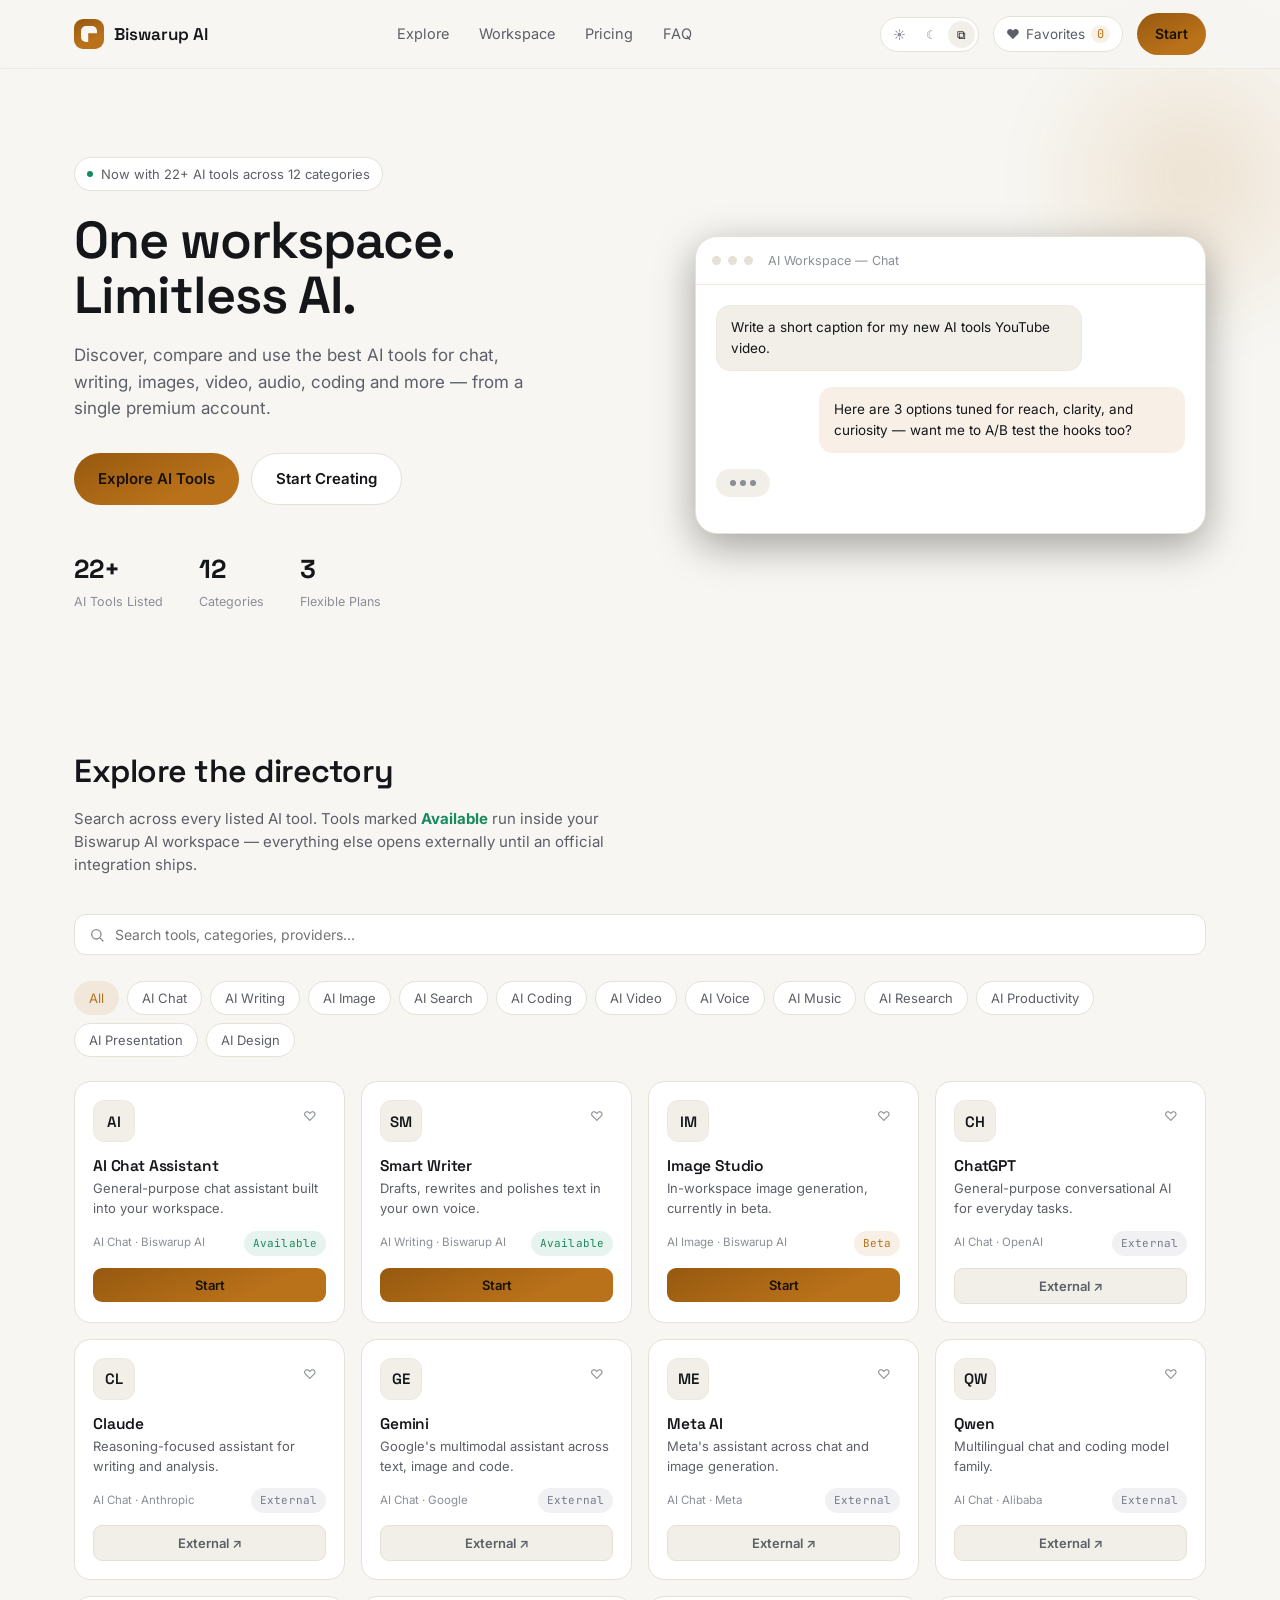
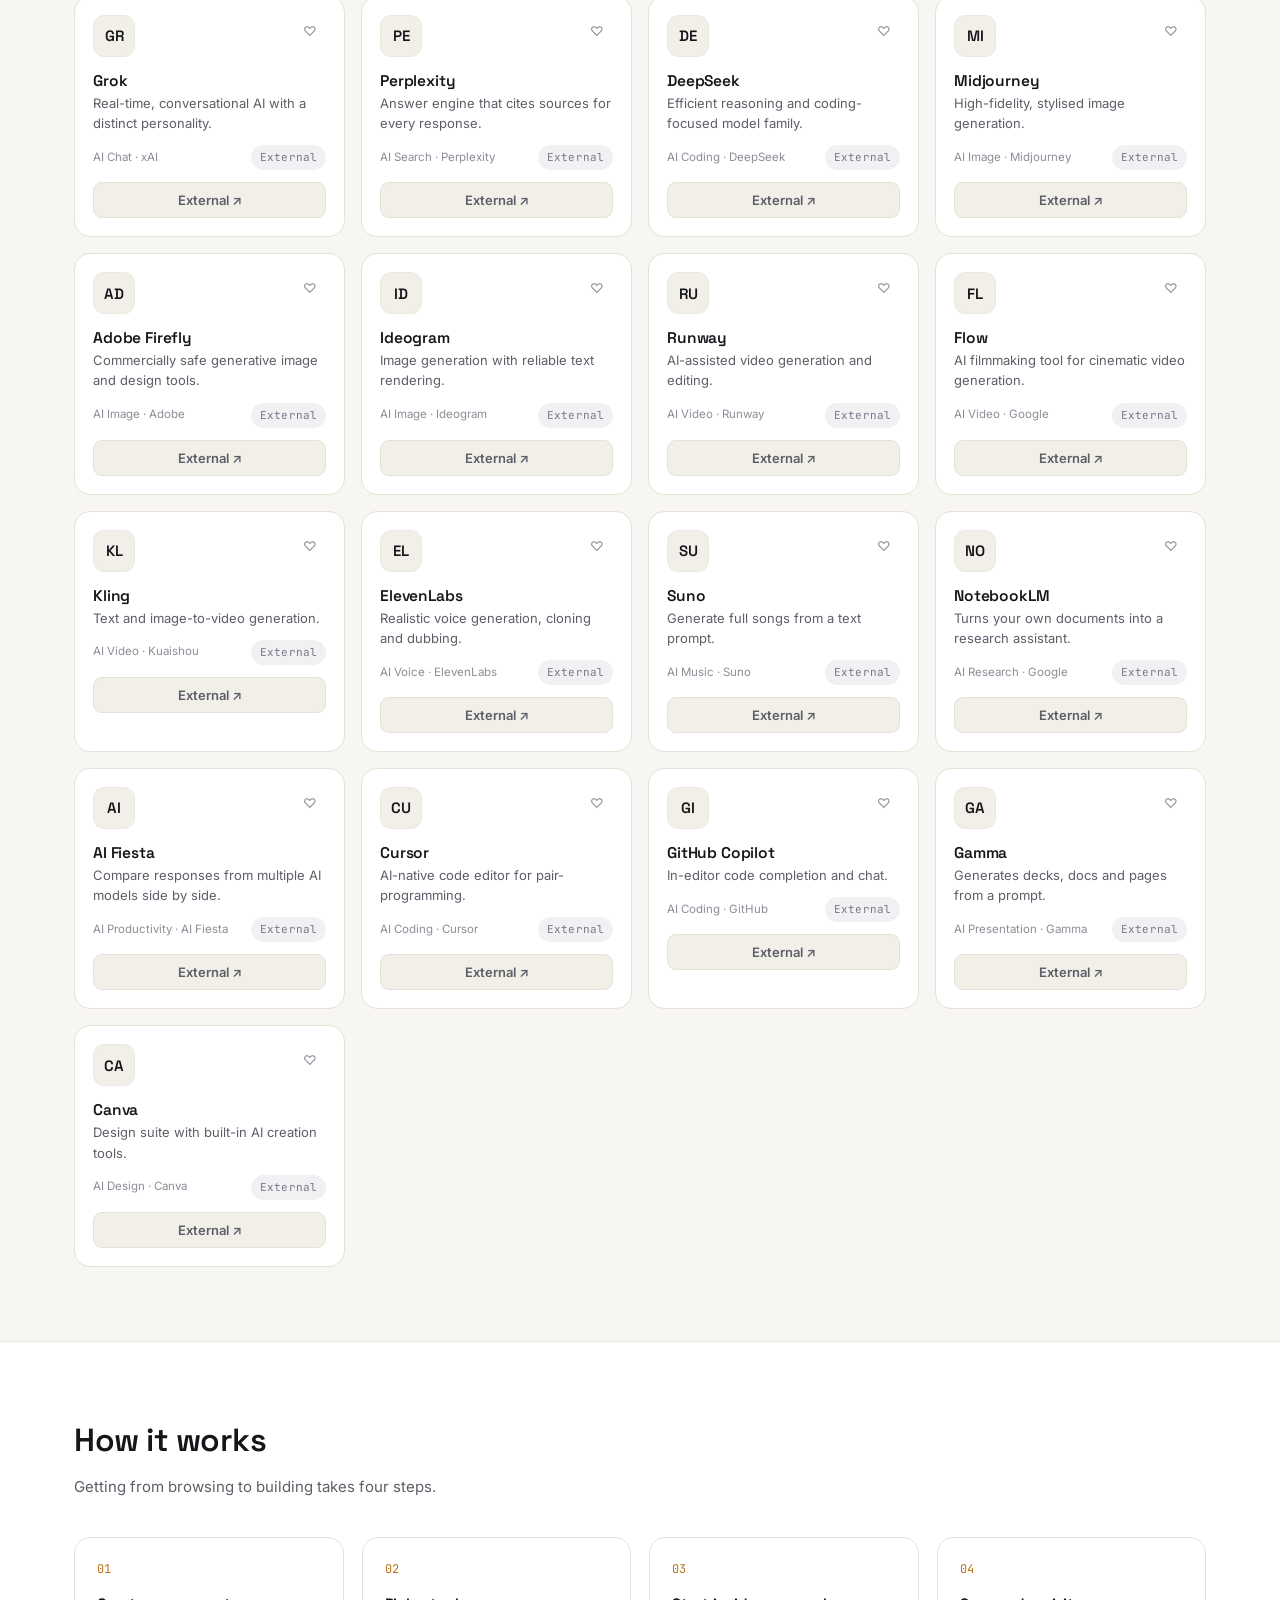
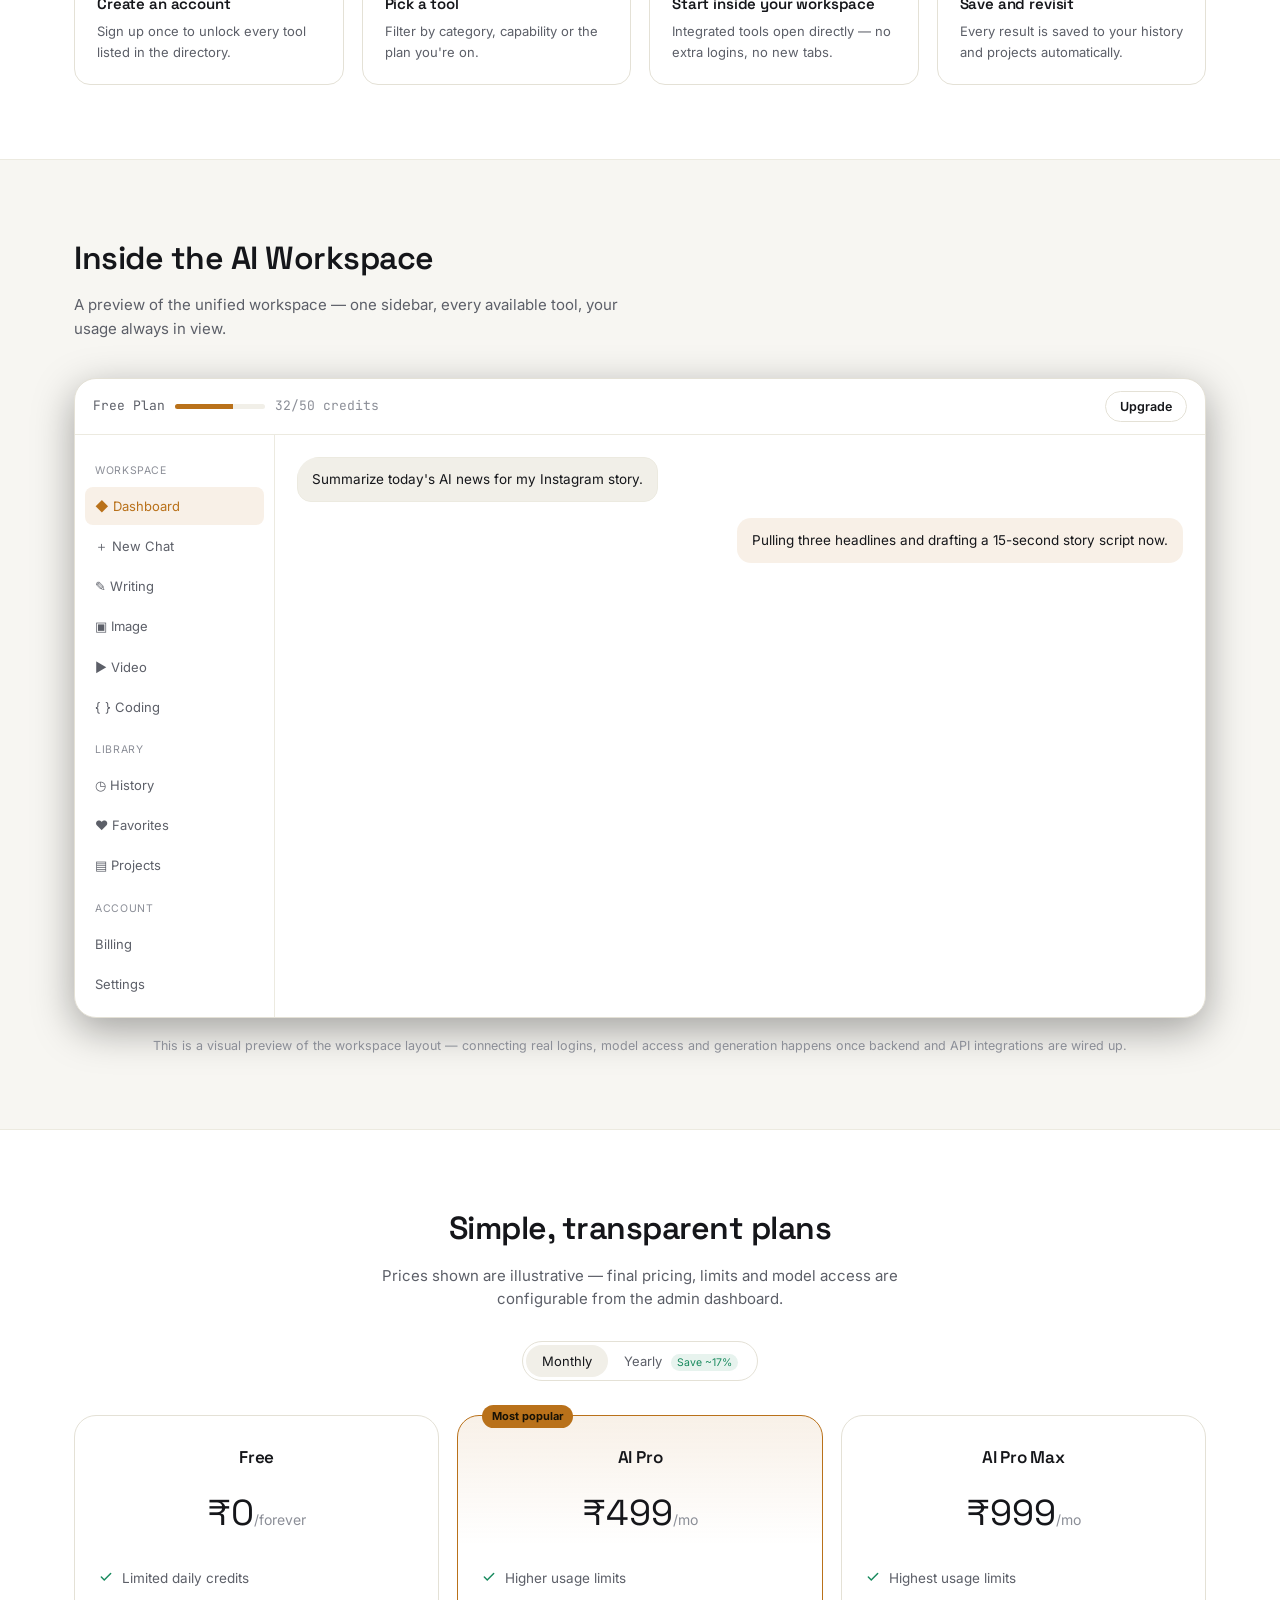
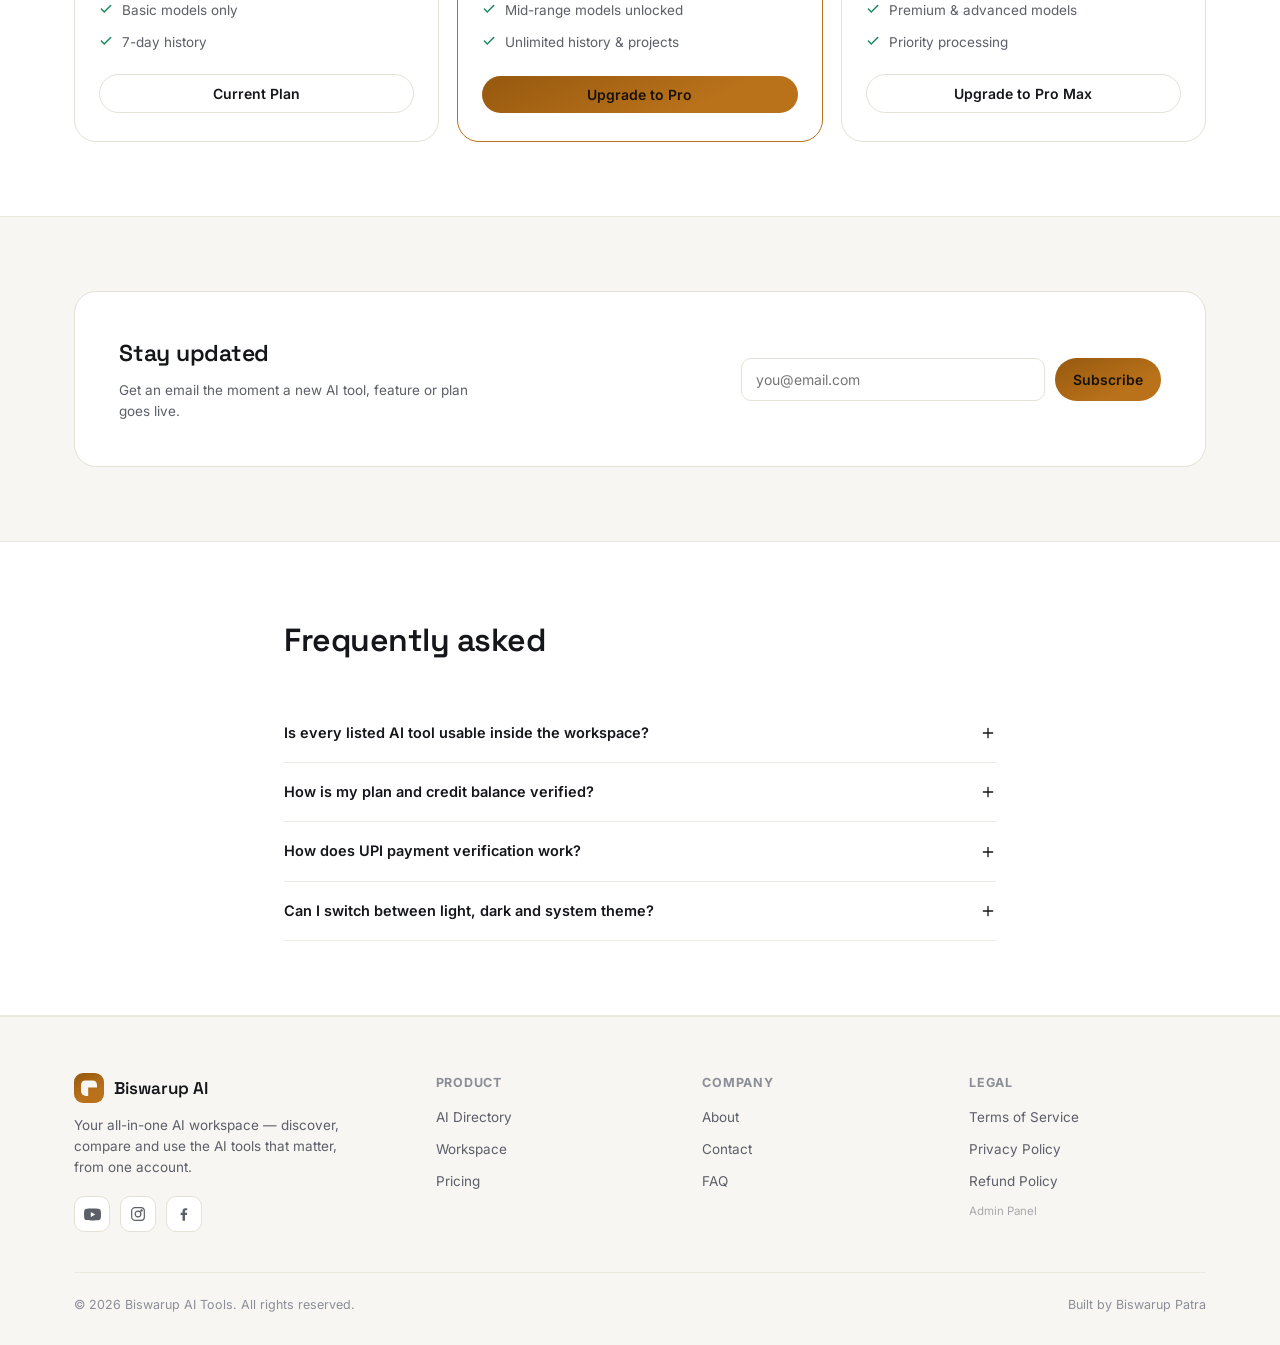
==== commit 0474e06b: "add index.html" ====
--- a/index.html
+++ b/index.html
@@ -591,8 +591,8 @@
   {id:'wa-image', name:'Image Studio', cat:'AI Image', provider:'Biswarup AI', status:'beta', desc:'In-workspace image generation, currently in beta.'},
   {id:'chatgpt', name:'ChatGPT', cat:'AI Chat', provider:'OpenAI', status:'external', desc:'General-purpose conversational AI for everyday tasks.'},
   {id:'claude', name:'Claude', cat:'AI Chat', provider:'Anthropic', status:'external', desc:'Reasoning-focused assistant for writing and analysis.'},
-  {id:'gemini', name:'Gemini', cat:'AI Chat', provider:'Google', status:'external', desc:'Google\\'s multimodal assistant across text, image and code.'},
-  {id:'meta-ai', name:'Meta AI', cat:'AI Chat', provider:'Meta', status:'external', desc:'Meta\\'s assistant across chat and image generation.'},
+  {id:'gemini', name:'Gemini', cat:'AI Chat', provider:'Google', status:'external', desc:'Google\'s multimodal assistant across text, image and code.'},
+  {id:'meta-ai', name:'Meta AI', cat:'AI Chat', provider:'Meta', status:'external', desc:'Meta\'s assistant across chat and image generation.'},
   {id:'qwen', name:'Qwen', cat:'AI Chat', provider:'Alibaba', status:'external', desc:'Multilingual chat and coding model family.'},
   {id:'grok', name:'Grok', cat:'AI Chat', provider:'xAI', status:'external', desc:'Real-time, conversational AI with a distinct personality.'},
   {id:'perplexity', name:'Perplexity', cat:'AI Search', provider:'Perplexity', status:'external', desc:'Answer engine that cites sources for every response.'},
